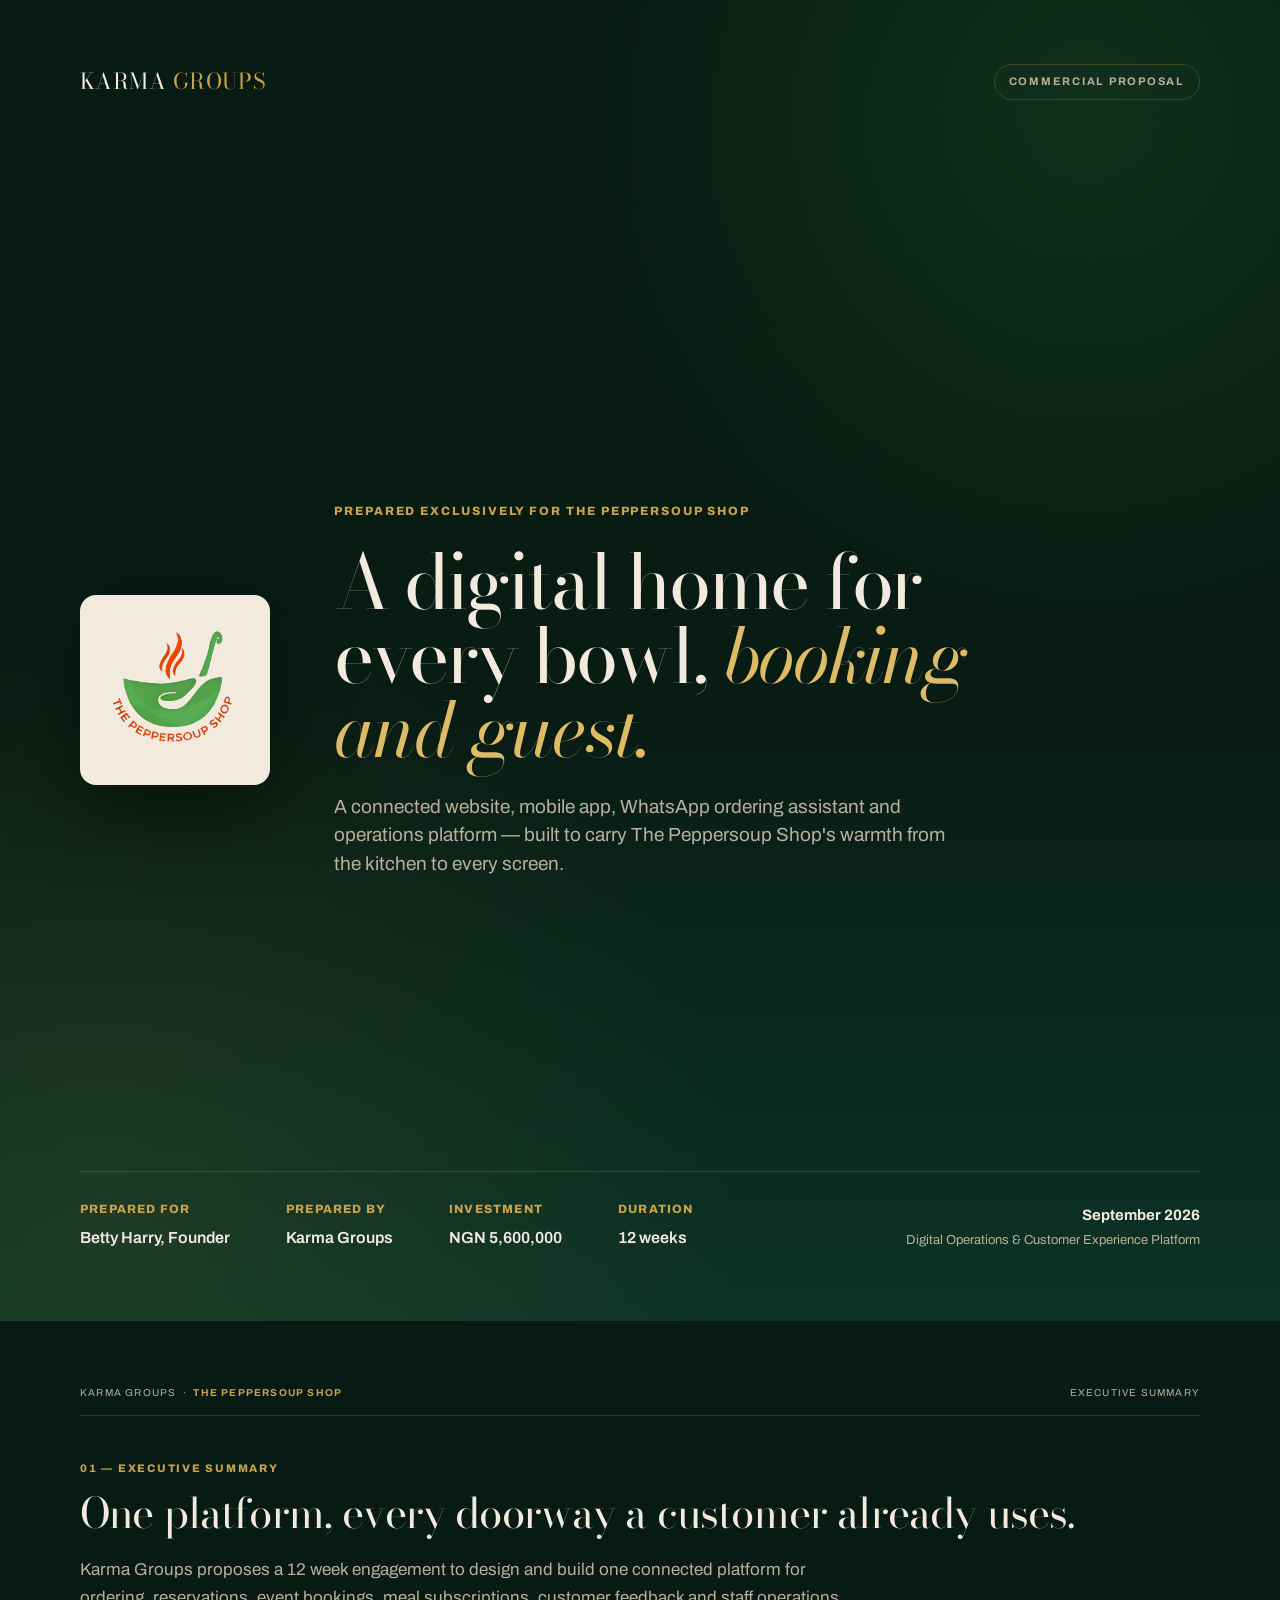
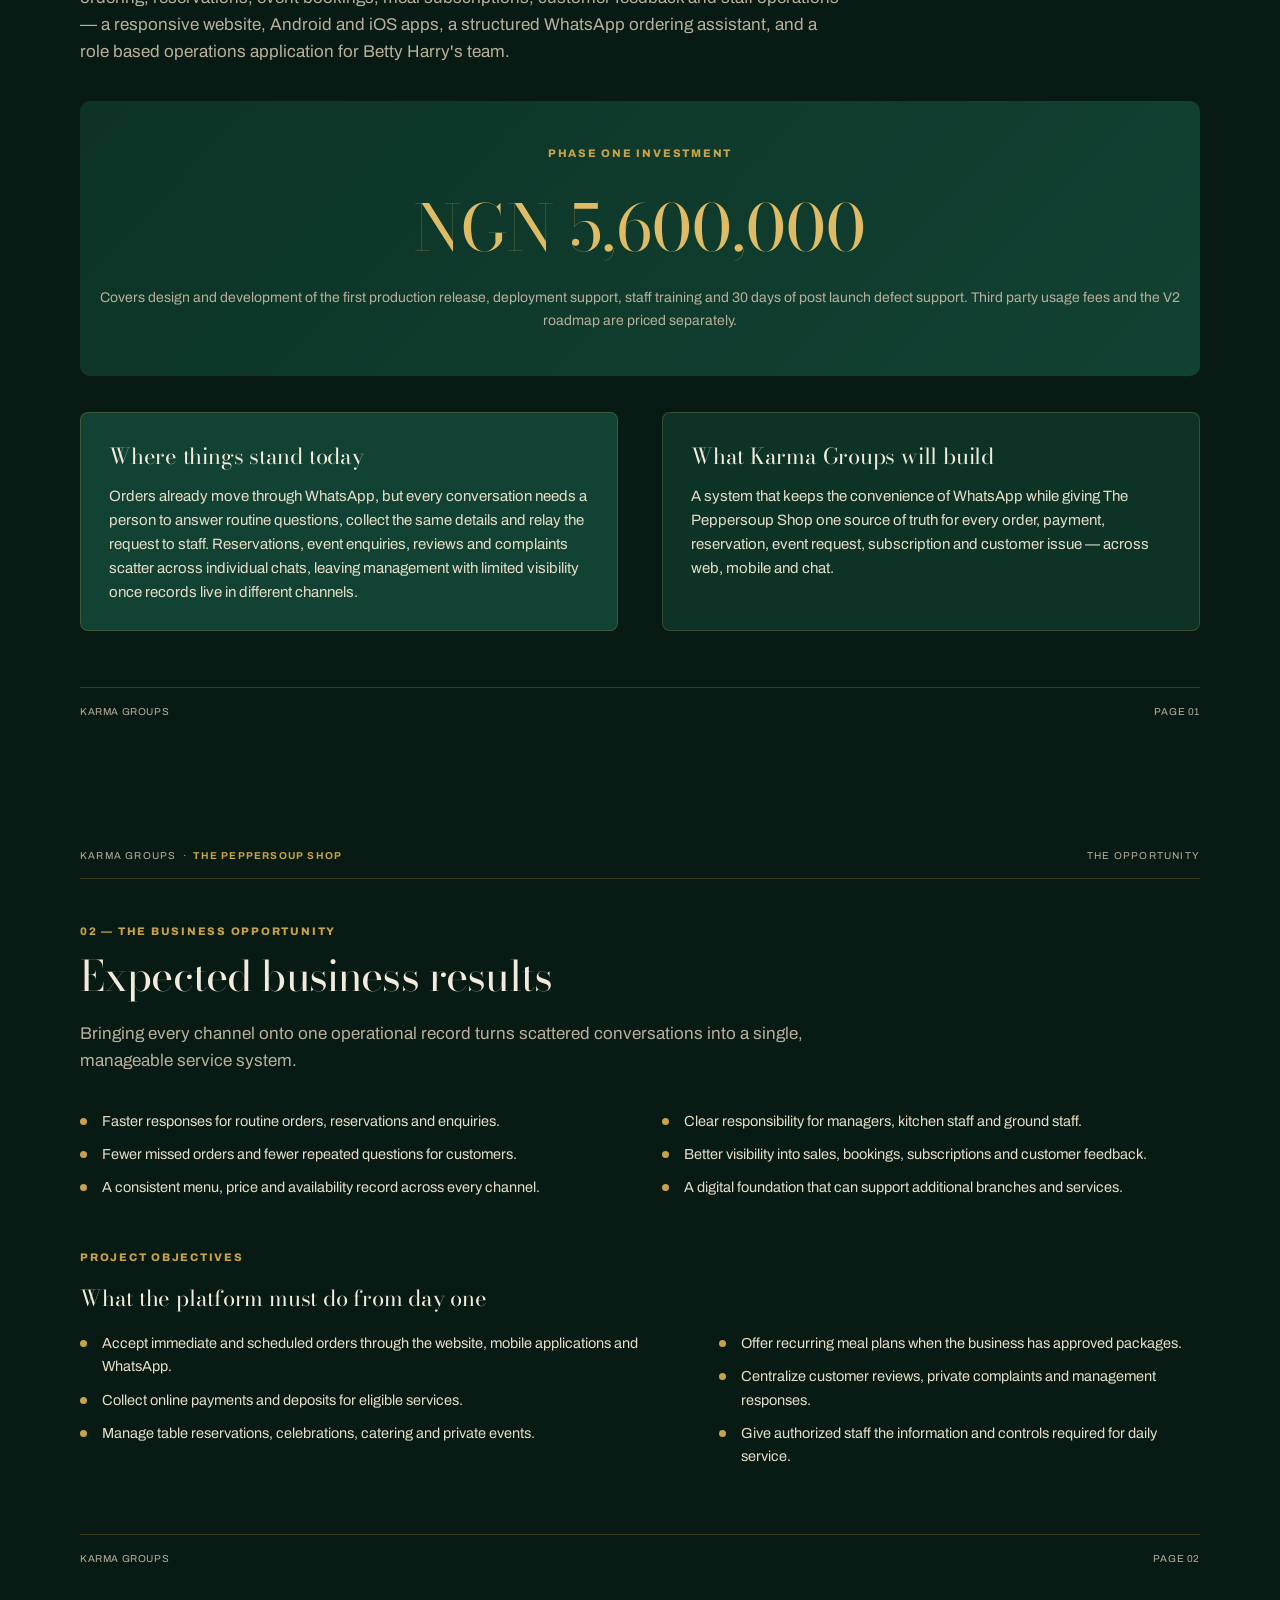
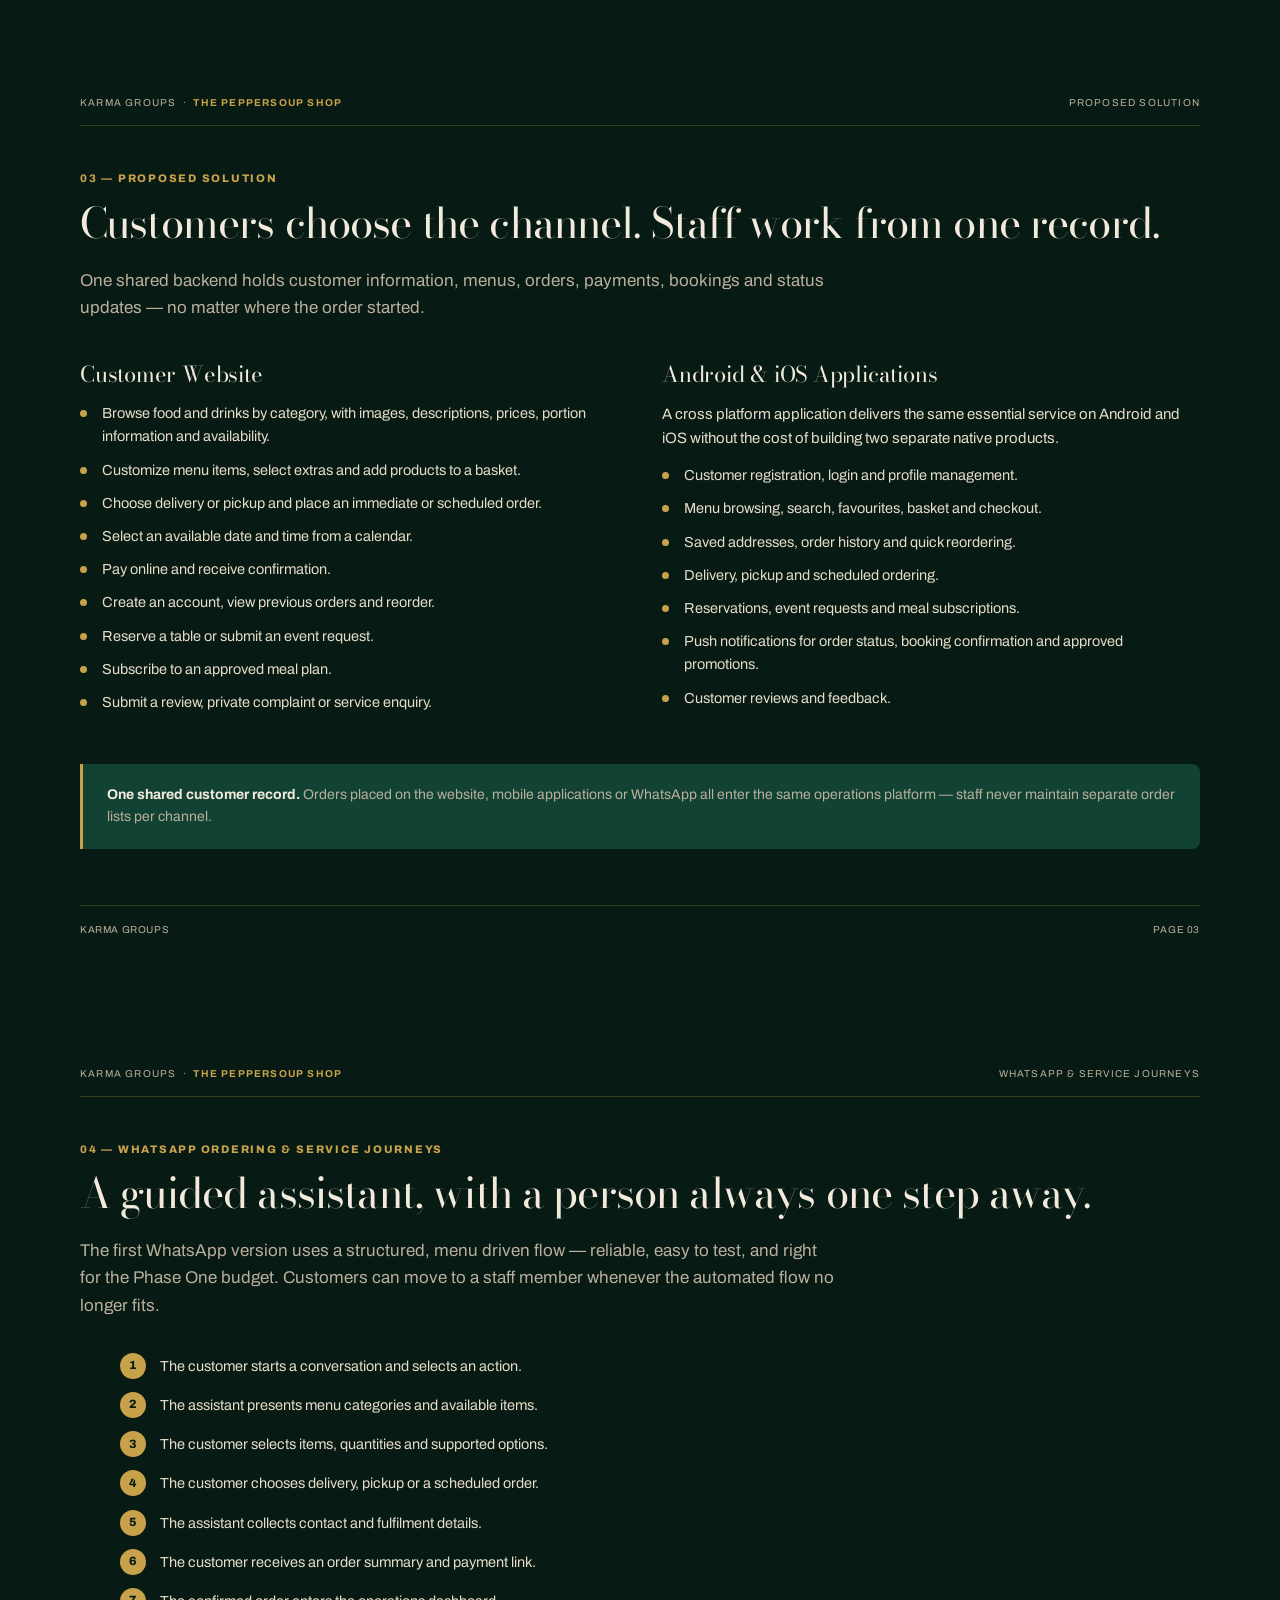
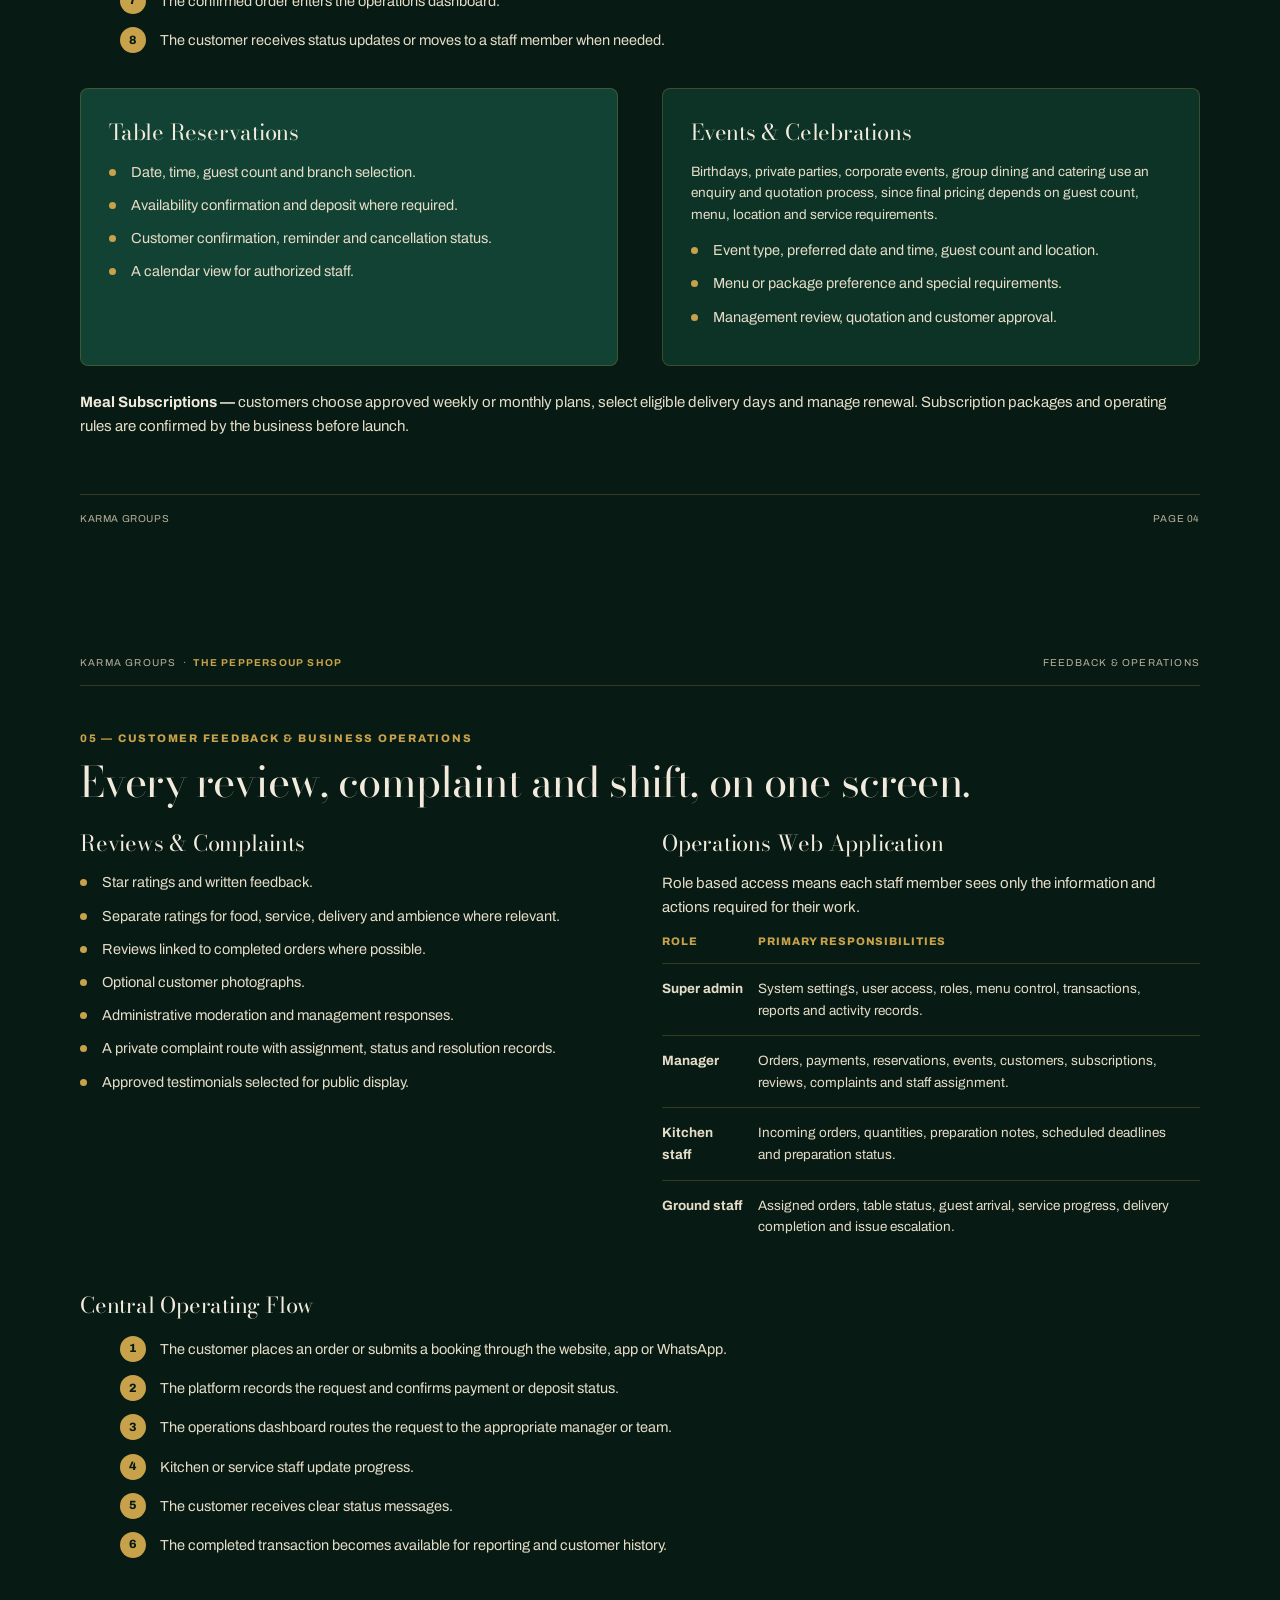
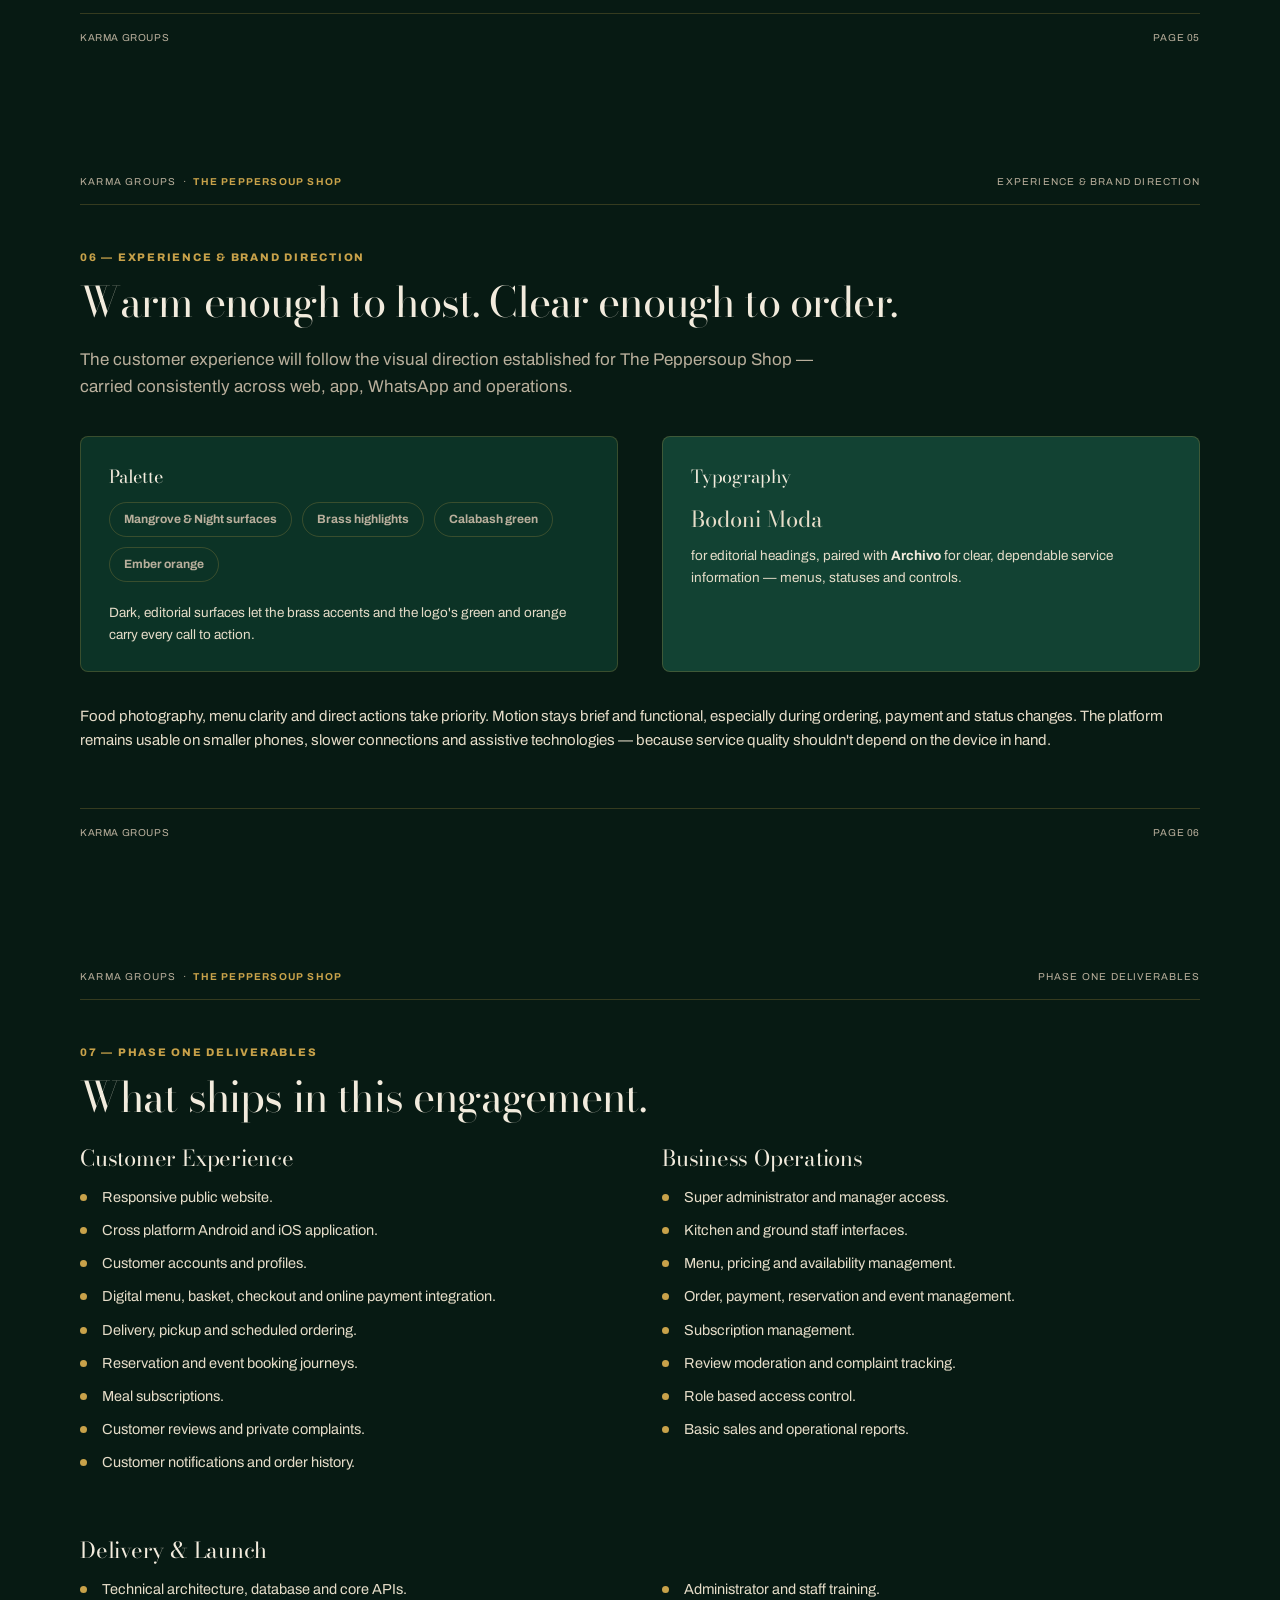
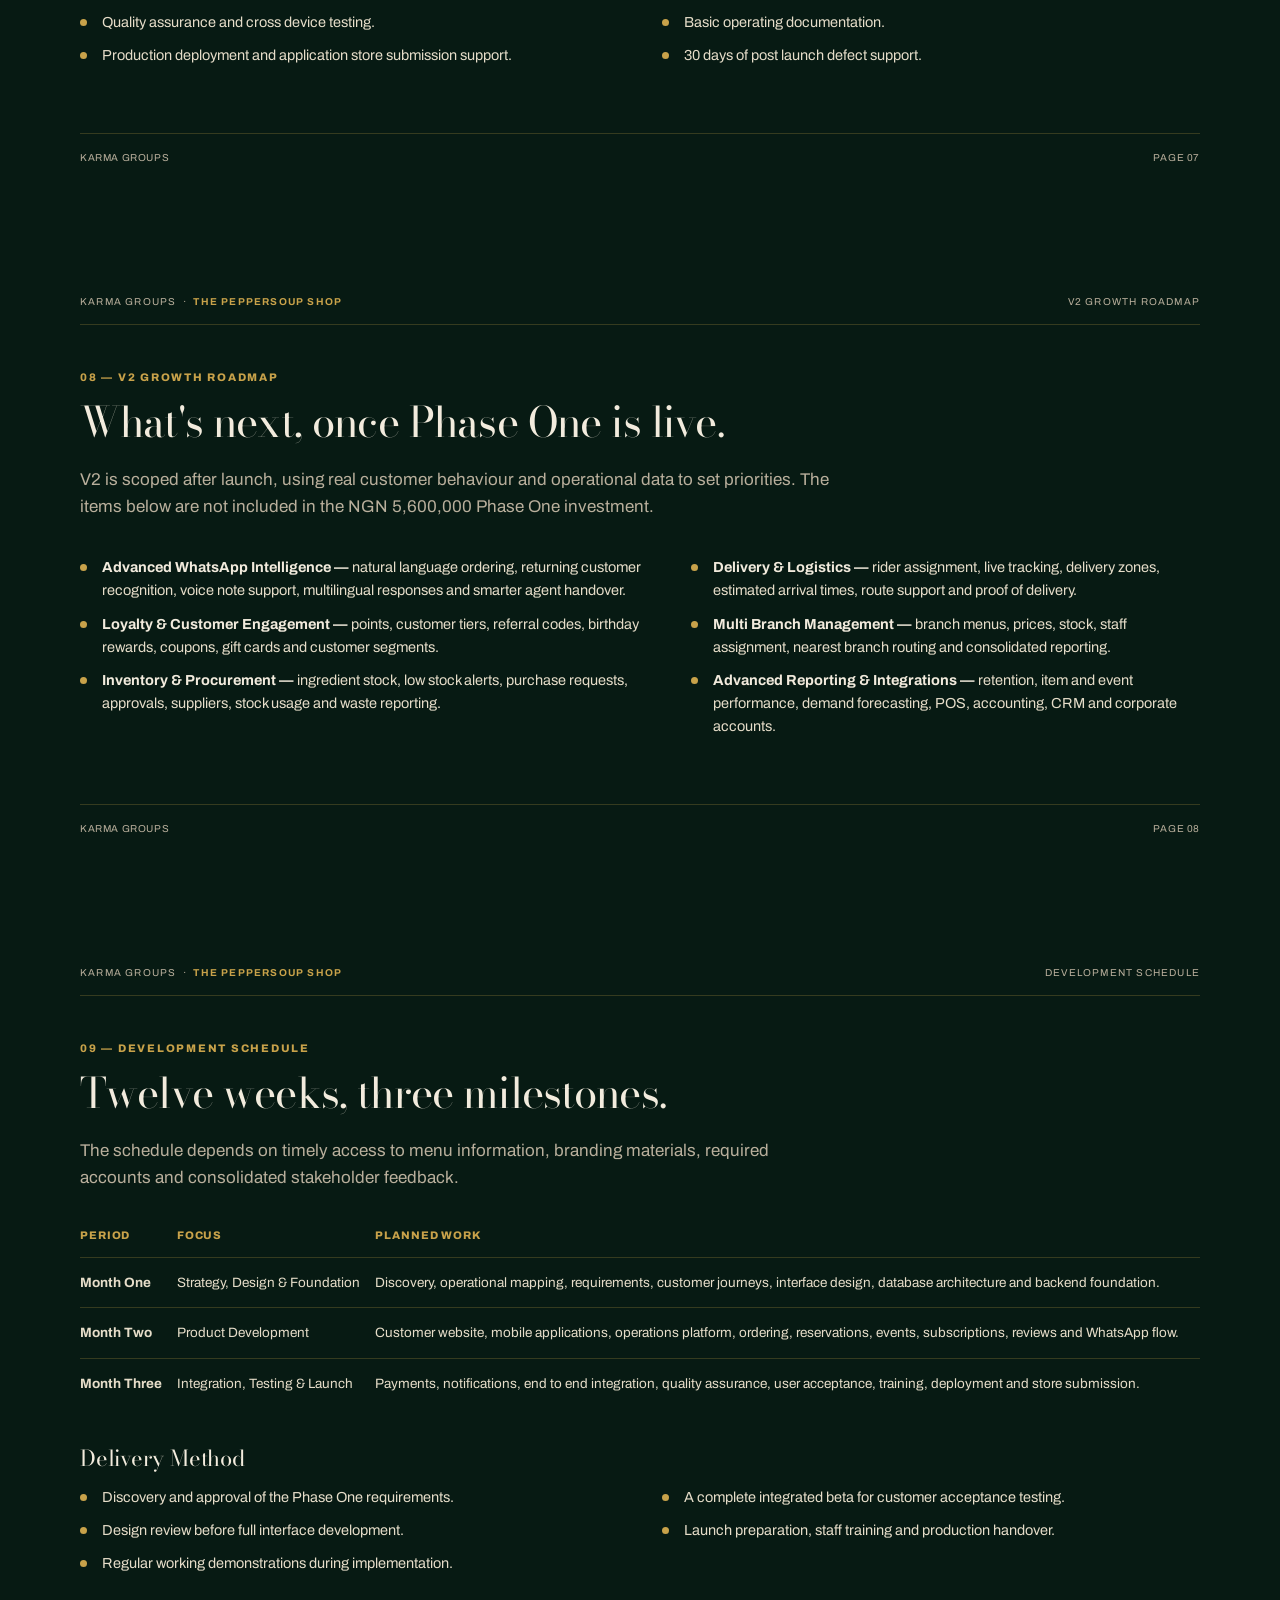
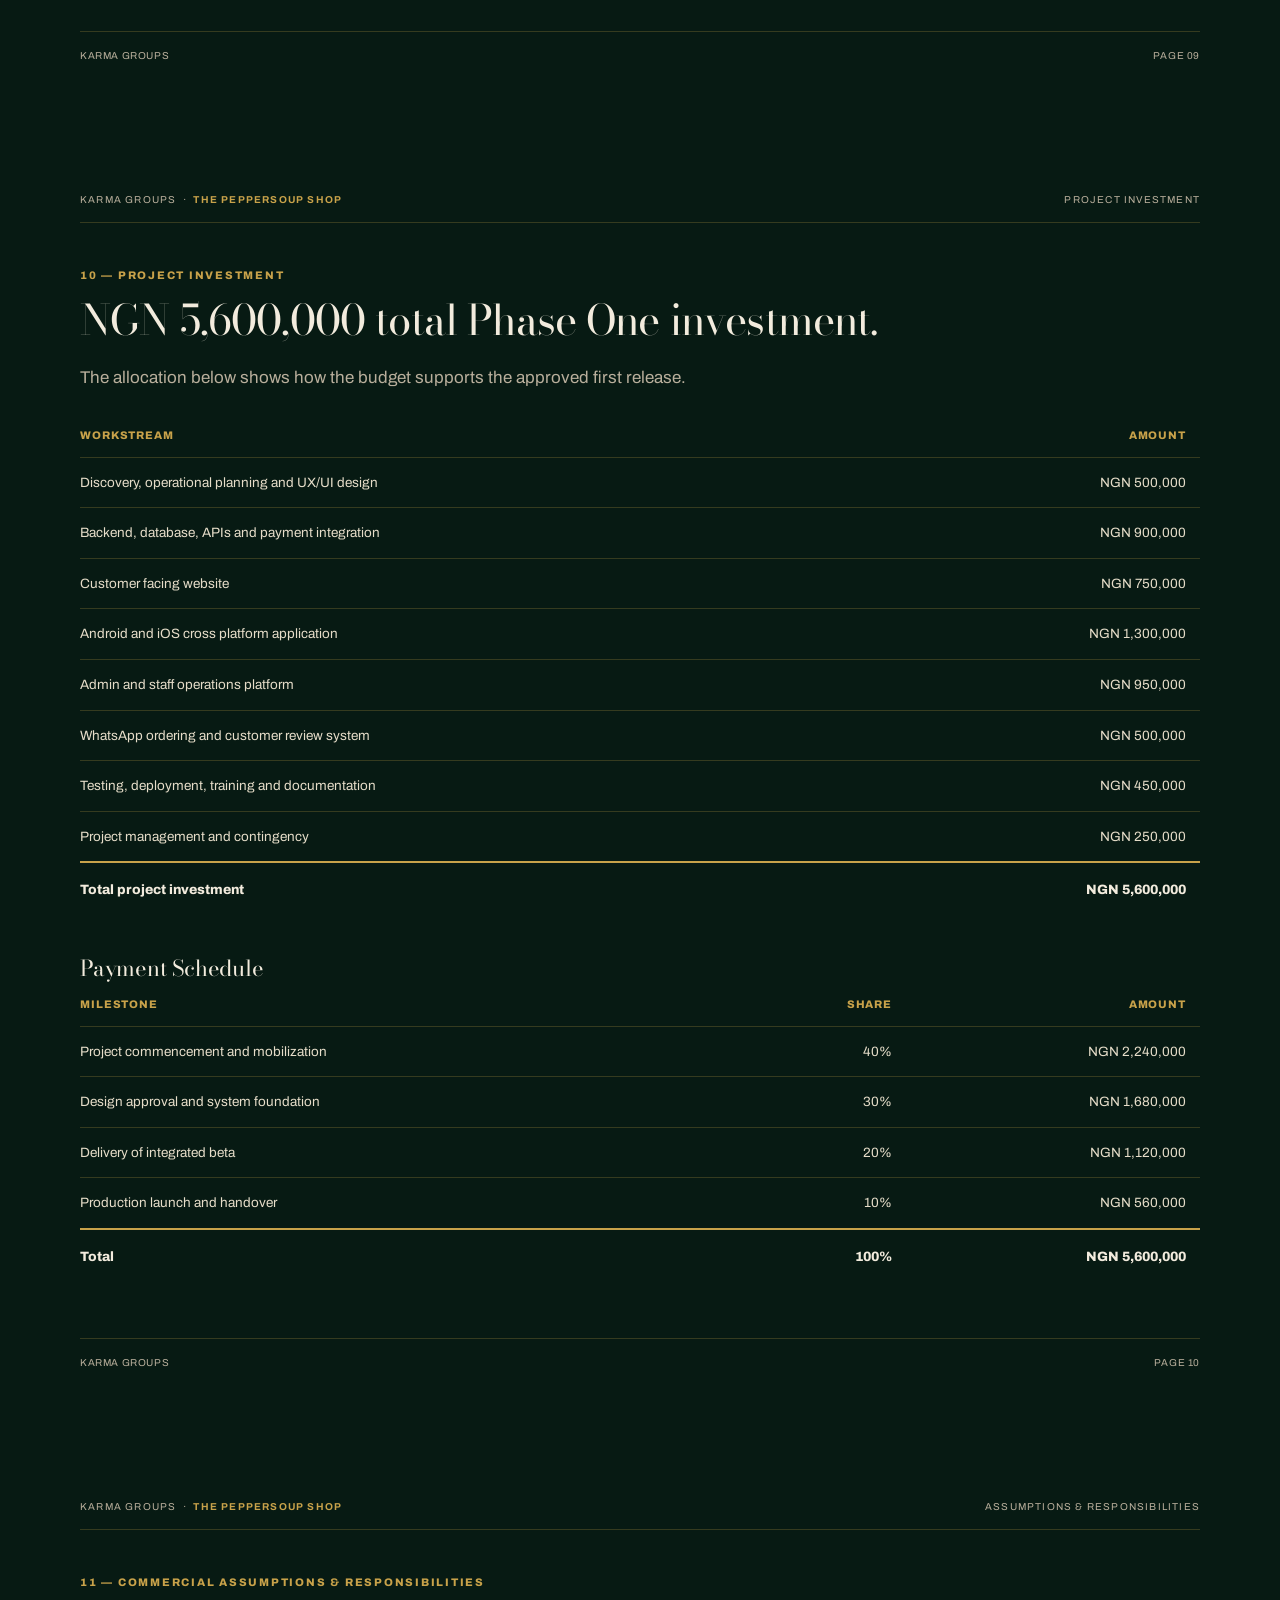
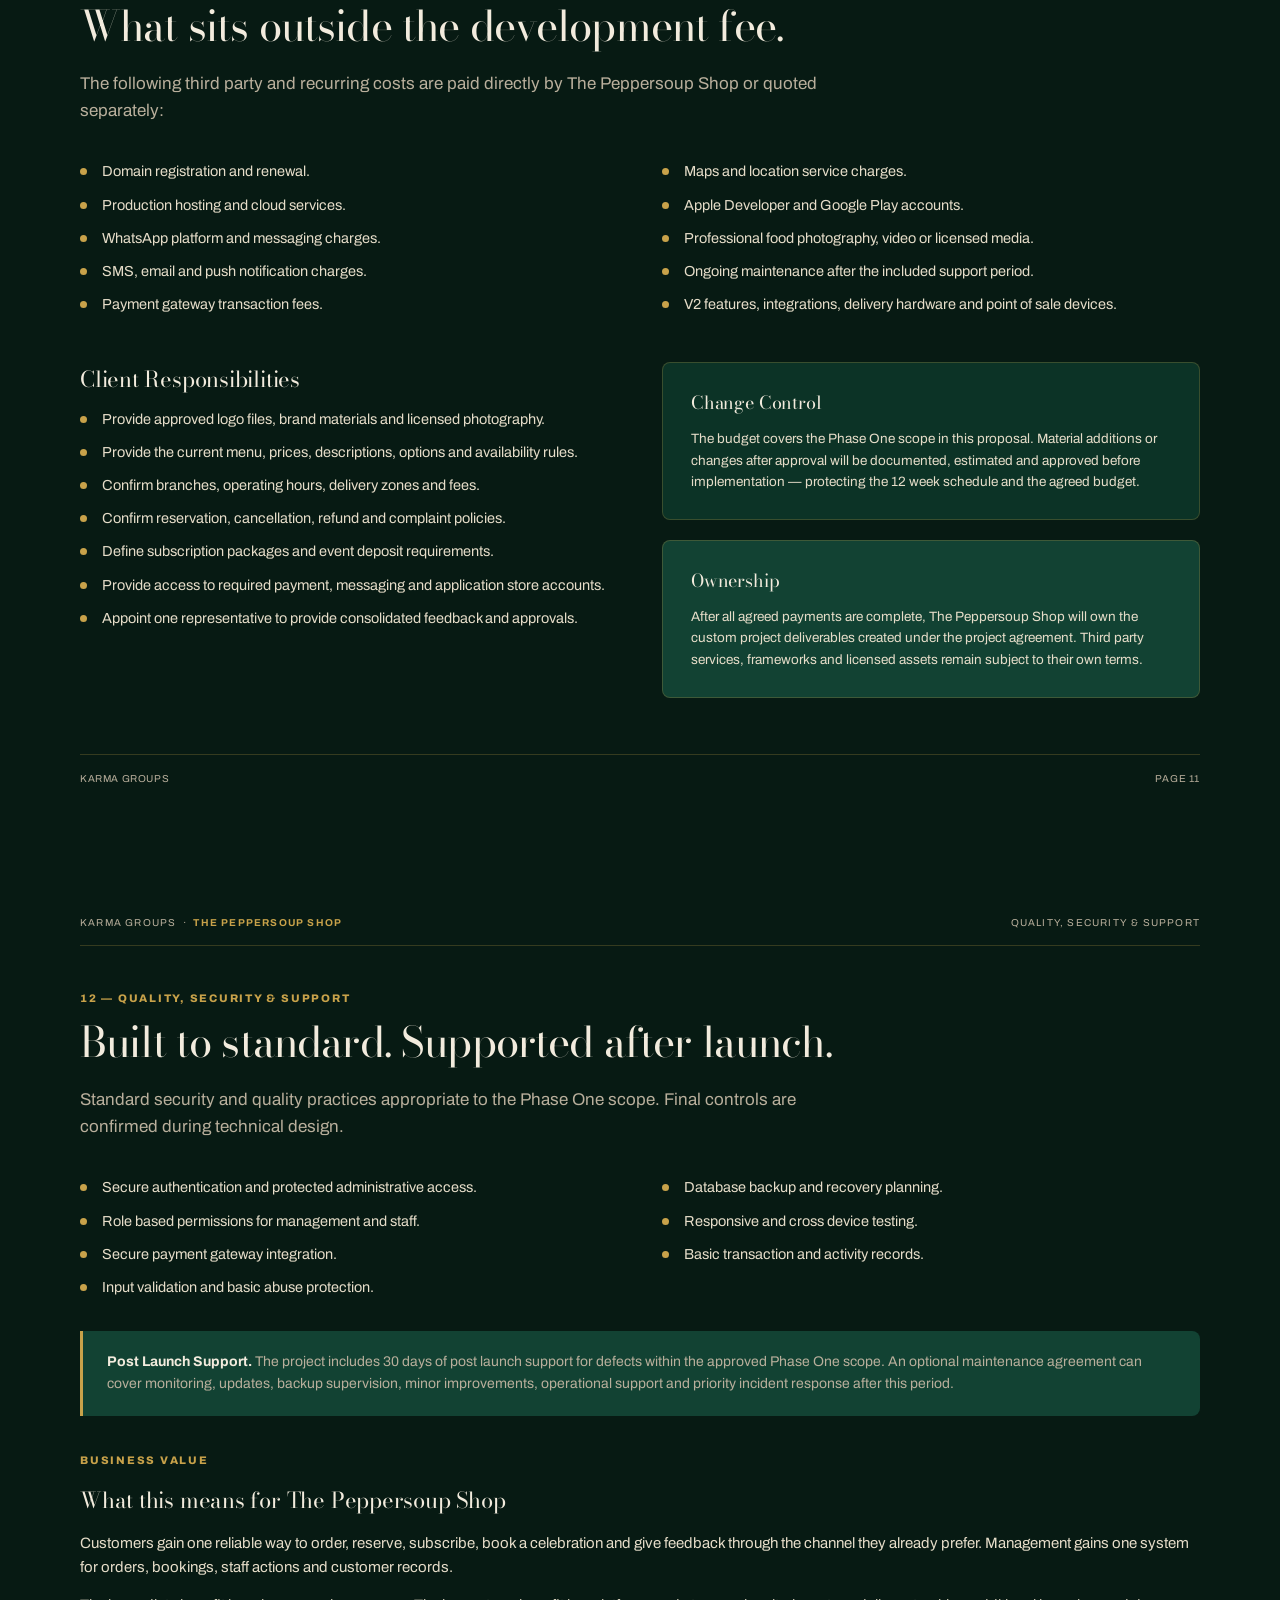
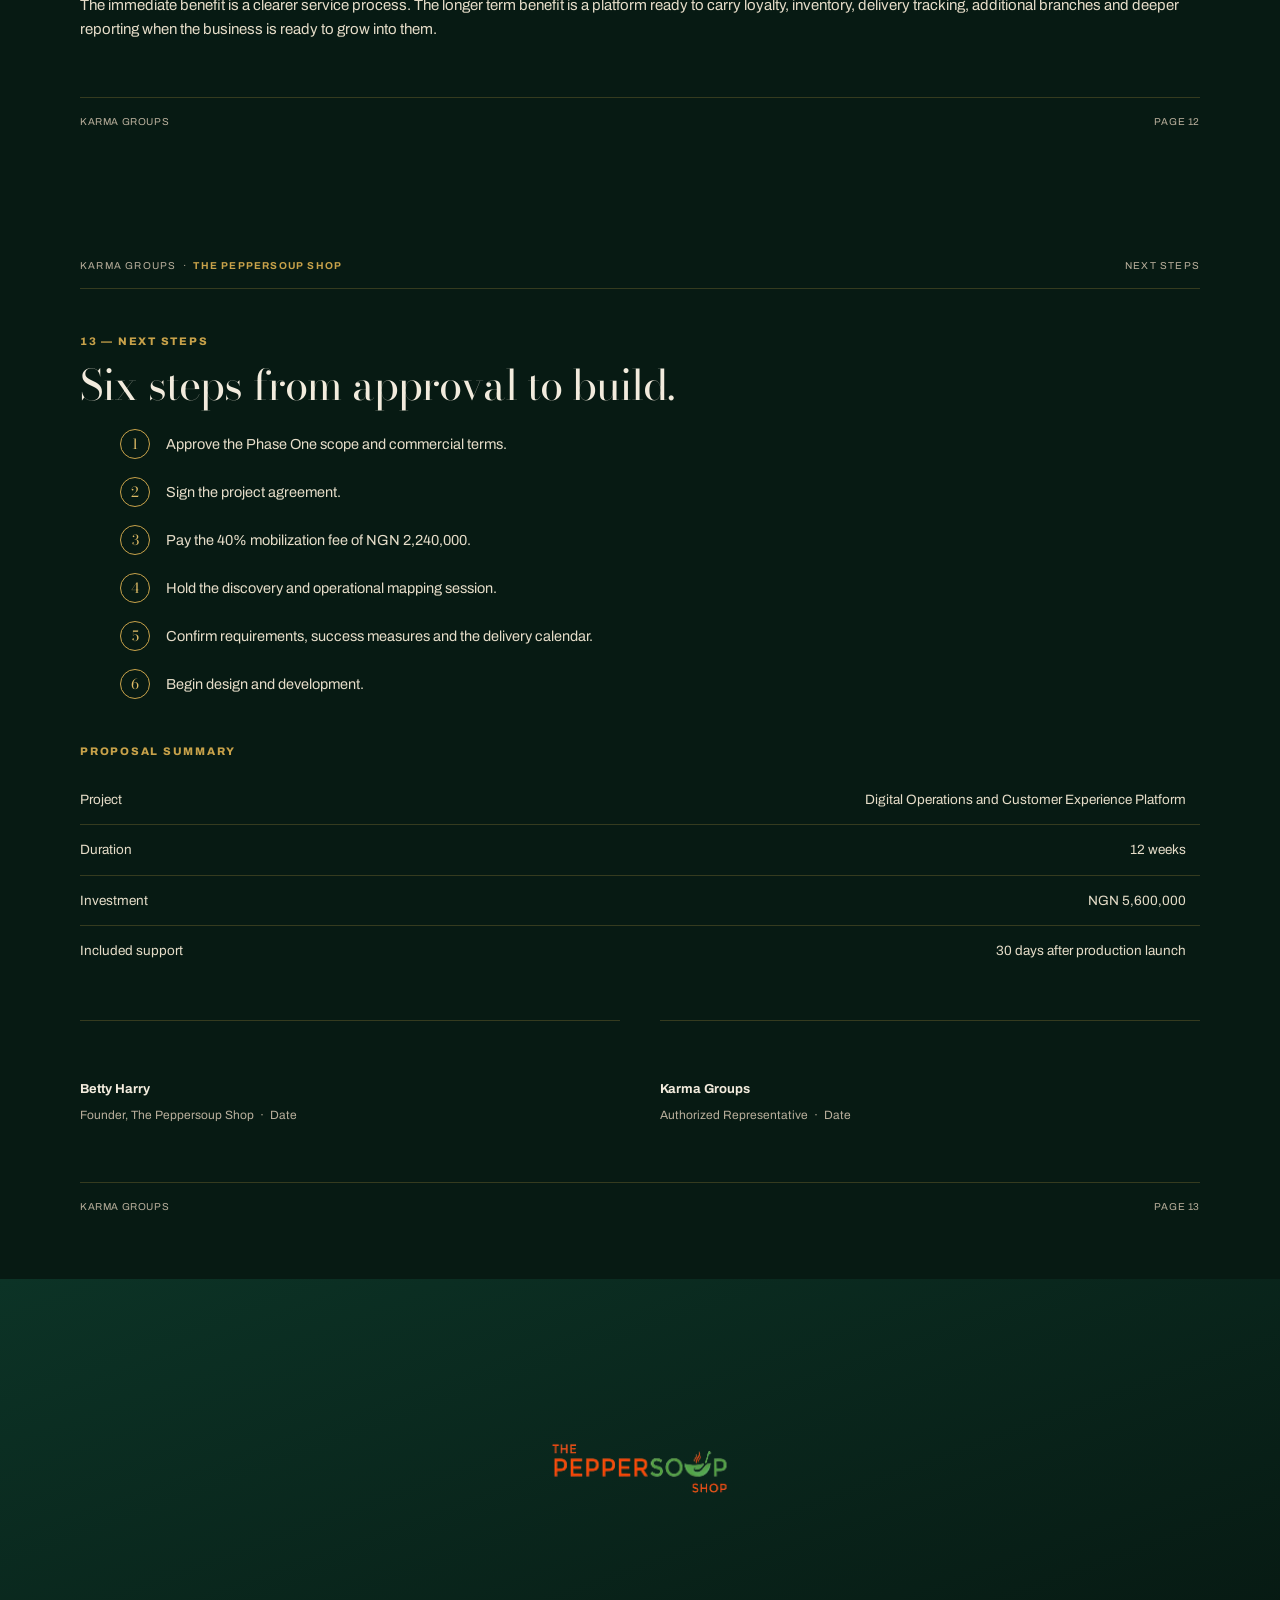
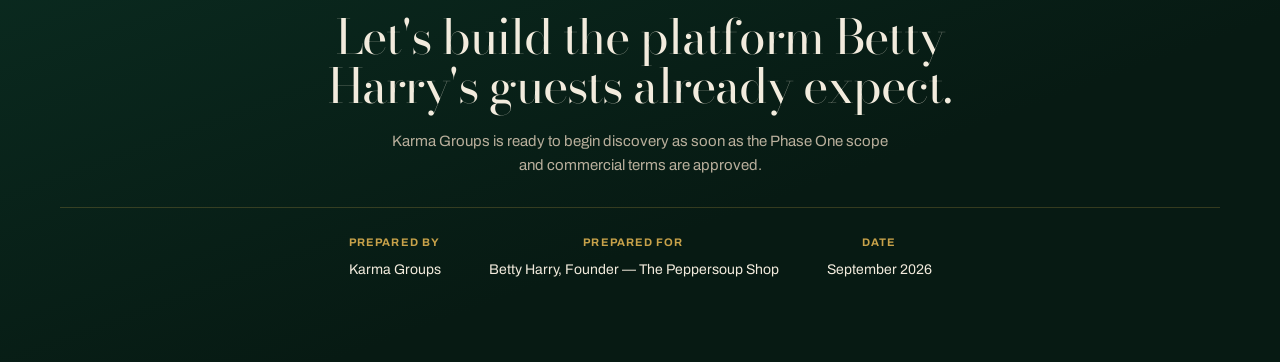
==== Karma-Groups-Proposal-The-Peppersoup-Shop.html @ fa205493 "Add missing vendor scripts, images, and link proposal to navigation" ====
<!doctype html>
<html lang="en">
<head>
<meta charset="utf-8">
<meta name="viewport" content="width=device-width, initial-scale=1">
<title>Karma Groups — Proposal for The Peppersoup Shop</title>
<link rel="preconnect" href="https://fonts.googleapis.com">
<link rel="preconnect" href="https://fonts.gstatic.com" crossorigin>
<link href="https://fonts.googleapis.com/css2?family=Bodoni+Moda:ital,opsz,wght@0,6..96,400;0,6..96,500;0,6..96,700;1,6..96,400&family=Archivo:wght@400;500;600;700;800&display=swap" rel="stylesheet">
<style>
  :root{
    --mangrove:#0c3326;
    --mangrove-lift:#124233;
    --night:#071a13;
    --brass:#c8a24a;
    --brass-bright:#dfbb66;
    --ivory:#f2ebdd;
    --nsuku:#b9af9c;
    --ember:#ee4c1e;
    --calabash:#3fa34d;
    --madras:#9e2b25;
    --rule: rgba(200,162,74,0.24);
    --f-display:"Bodoni Moda", Didot, Georgia, serif;
    --f-body:"Archivo","Helvetica Neue",Arial,sans-serif;
  }
  *{box-sizing:border-box;}
  html,body{margin:0;padding:0;}
  body{
    background:var(--night);
    color:var(--ivory);
    font-family:var(--f-body);
    font-size:15px;
    line-height:1.6;
    -webkit-font-smoothing:antialiased;
  }
  .page{
    width:1000px;
    margin:0 auto;
    padding:0 0 0 0;
  }
  a{color:inherit;}
  img{display:block;max-width:100%;}

  /* ---------- Cover ---------- */
  .cover{
    position:relative;
    height:1321px;
    padding:64px 80px 70px;
    background:
      radial-gradient(circle at 85% 8%, rgba(63,163,77,0.16), transparent 32%),
      radial-gradient(circle at 8% 92%, rgba(200,162,74,0.10), transparent 38%),
      linear-gradient(180deg, var(--night) 0%, #081c14 55%, var(--mangrove) 100%);
    display:flex;
    flex-direction:column;
    justify-content:space-between;
    page-break-after:always;
    break-after:page;
  }
  .cover-top{
    display:flex;
    align-items:center;
    justify-content:space-between;
  }
  .karma-lockup{
    font-family:var(--f-display);
    font-size:22px;
    letter-spacing:0.02em;
    color:var(--ivory);
  }
  .karma-lockup span{color:var(--brass);}
  .cover-tag{
    font-size:11px;
    font-weight:700;
    letter-spacing:0.16em;
    text-transform:uppercase;
    color:var(--nsuku);
    border:1px solid var(--rule);
    padding:8px 14px;
    border-radius:99px;
  }
  .cover-mid{
    margin-top:110px;
    display:flex;
    align-items:center;
    gap:64px;
  }
  .cover-mark{
    width:190px;
    height:190px;
    background:var(--ivory);
    border-radius:16px;
    display:flex;
    align-items:center;
    justify-content:center;
    box-shadow:0 30px 80px rgba(0,0,0,0.45);
    flex-shrink:0;
  }
  .cover-mark img{width:140px;height:140px;object-fit:contain;}
  .cover-eyebrow{
    color:var(--brass);
    font-size:12px;
    font-weight:800;
    letter-spacing:0.16em;
    text-transform:uppercase;
    margin-bottom:22px;
  }
  h1.cover-title{
    font-family:var(--f-display);
    font-weight:400;
    font-size:76px;
    line-height:0.98;
    letter-spacing:-0.03em;
    margin:0 0 26px;
    max-width:760px;
  }
  .cover-title em{font-style:italic;color:var(--brass-bright);}
  .cover-sub{
    font-size:19px;
    color:var(--nsuku);
    max-width:620px;
    line-height:1.5;
    margin:0;
  }
  .cover-bottom{
    display:flex;
    justify-content:space-between;
    align-items:flex-end;
    border-top:1px solid var(--rule);
    padding-top:28px;
  }
  .cover-meta-grid{
    display:flex;
    gap:56px;
  }
  .cover-meta-grid div strong{
    display:block;
    font-size:12px;
    letter-spacing:0.1em;
    text-transform:uppercase;
    color:var(--brass);
    margin-bottom:6px;
    font-weight:800;
    white-space:nowrap;
  }
  .cover-meta-grid div span{
    font-size:16px;
    color:var(--ivory);
    font-weight:600;
  }
  .cover-prepared{
    text-align:right;
    font-size:13px;
    color:var(--nsuku);
  }
  .cover-prepared strong{color:var(--ivory);display:block;font-size:15px;margin-bottom:3px;}

  /* ---------- Body sections ---------- */
  .sheet{
    background:var(--night);
    padding:64px 80px;
    page-break-after:always;
    break-after:page;
  }
  .sheet:last-of-type{page-break-after:auto;}
  .running-head{
    display:flex;
    justify-content:space-between;
    font-size:10px;
    letter-spacing:0.12em;
    text-transform:uppercase;
    color:var(--nsuku);
    border-bottom:1px solid var(--rule);
    padding-bottom:14px;
    margin-bottom:44px;
  }
  .running-head span strong{color:var(--brass);}

  .eyebrow{
    color:var(--brass);
    font-size:11px;
    font-weight:800;
    letter-spacing:0.16em;
    text-transform:uppercase;
    margin-bottom:14px;
  }
  h2{
    font-family:var(--f-display);
    font-weight:400;
    font-size:42px;
    line-height:1.02;
    letter-spacing:-0.02em;
    margin:0 0 22px;
    color:var(--ivory);
  }
  h3{
    font-family:var(--f-display);
    font-weight:400;
    font-size:22px;
    letter-spacing:-0.01em;
    margin:0 0 10px;
    color:var(--ivory);
  }
  p{margin:0 0 14px;color:#e6ddc9;}
  .lede{
    font-size:17px;
    color:var(--nsuku);
    max-width:760px;
    margin-bottom:36px;
  }
  .section-block{margin-bottom:40px;}
  .section-block:last-child{margin-bottom:0;}

  ul.list{margin:0;padding:0;list-style:none;}
  ul.list li{
    position:relative;
    padding-left:22px;
    margin-bottom:10px;
    color:#e6ddc9;
    font-size:14.5px;
  }
  ul.list li::before{
    content:"";
    position:absolute;
    left:0;top:8px;
    width:7px;height:7px;
    border-radius:50%;
    background:var(--brass);
  }
  .two-col{display:flex;gap:44px;}
  .two-col > div{flex:1;}

  .card{
    background:var(--mangrove-lift);
    border:1px solid var(--rule);
    border-radius:8px;
    padding:26px 28px;
  }
  .card.dark{background:var(--mangrove);}

  .stat-row{
    display:flex;
    gap:20px;
    margin:28px 0 8px;
  }
  .stat{
    flex:1;
    border:1px solid var(--rule);
    border-radius:8px;
    padding:22px 20px;
    background:var(--mangrove-lift);
  }
  .stat strong{
    display:block;
    font-family:var(--f-display);
    font-size:30px;
    color:var(--brass-bright);
    margin-bottom:6px;
    font-weight:400;
  }
  .stat span{font-size:12.5px;color:var(--nsuku);}

  table.grid-table{
    width:100%;
    border-collapse:collapse;
    font-size:13.5px;
  }
  table.grid-table th{
    text-align:left;
    font-size:11px;
    letter-spacing:0.08em;
    text-transform:uppercase;
    color:var(--brass);
    font-weight:800;
    padding:0 14px 12px 0;
    border-bottom:1px solid var(--rule);
  }
  table.grid-table td{
    padding:14px 14px 14px 0;
    border-bottom:1px solid var(--rule);
    color:#e6ddc9;
    vertical-align:top;
  }
  table.grid-table tr:last-child td{border-bottom:none;}
  table.grid-table td.num, table.grid-table th.num{text-align:right;white-space:nowrap;}
  table.grid-table tr.total td{
    font-weight:800;
    color:var(--ivory);
    border-top:2px solid var(--brass);
    border-bottom:none;
    padding-top:16px;
  }

  .journey-steps{counter-reset:step;}
  .journey-steps li{
    position:relative;
    padding-left:40px;
    margin-bottom:16px;
    color:#e6ddc9;
    font-size:14.5px;
    list-style:none;
  }
  .journey-steps li::before{
    counter-increment:step;
    content:counter(step);
    position:absolute;
    left:0;top:-2px;
    width:26px;height:26px;
    border-radius:50%;
    background:var(--brass);
    color:var(--night);
    font-weight:800;
    font-size:12px;
    display:flex;
    align-items:center;
    justify-content:center;
  }

  .pill-row{display:flex;gap:10px;flex-wrap:wrap;margin-bottom:20px;}
  .pill{
    font-size:12px;
    font-weight:700;
    padding:7px 14px;
    border-radius:99px;
    border:1px solid var(--rule);
    color:var(--nsuku);
  }

  .badge-amount{
    display:inline-block;
    font-family:var(--f-display);
    font-size:22px;
    color:var(--brass-bright);
  }

  .callout{
    border-left:3px solid var(--brass);
    background:var(--mangrove-lift);
    padding:20px 24px;
    border-radius:0 8px 8px 0;
    font-size:14px;
    color:var(--nsuku);
  }
  .callout strong{color:var(--ivory);}

  .footer-page{
    display:flex;
    justify-content:space-between;
    margin-top:56px;
    padding-top:16px;
    border-top:1px solid var(--rule);
    font-size:10px;
    color:var(--nsuku);
    letter-spacing:0.06em;
    text-transform:uppercase;
  }

  /* Investment hero band */
  .invest-hero{
    text-align:center;
    padding:44px 20px;
    background:linear-gradient(135deg, var(--mangrove) 0%, var(--mangrove-lift) 100%);
    border-radius:10px;
    margin-bottom:36px;
  }
  .invest-hero .eyebrow{justify-content:center;text-align:center;}
  .invest-hero .amount{
    font-family:var(--f-display);
    font-size:64px;
    color:var(--brass-bright);
    margin:6px 0 8px;
  }
  .invest-hero .sub{color:var(--nsuku);font-size:14px;margin:0;}

  /* signature block */
  .sign-grid{display:flex;gap:40px;margin-top:40px;}
  .sign-block{flex:1;border-top:1px solid var(--rule);padding-top:14px;}
  .sign-block strong{display:block;color:var(--ivory);font-size:13px;margin-bottom:2px;}
  .sign-block span{color:var(--nsuku);font-size:12px;}
  .sign-line{height:44px;}

  .next-steps li{
    display:flex;
    gap:16px;
    align-items:flex-start;
    margin-bottom:18px;
  }
  .next-steps .n{
    flex-shrink:0;
    width:30px;height:30px;
    border-radius:50%;
    border:1px solid var(--brass);
    color:var(--brass-bright);
    display:flex;align-items:center;justify-content:center;
    font-family:var(--f-display);
    font-size:14px;
  }
  .next-steps p{margin:0;color:#e6ddc9;font-size:14.5px;padding-top:4px;}

  .closing{
    text-align:center;
    padding:80px 60px;
  }
  .closing .wordmark{width:220px;margin:0 auto 34px;}
  .closing h2{font-size:48px;max-width:700px;margin:0 auto 18px;}
  .closing p{max-width:520px;margin:0 auto 30px;color:var(--nsuku);}
  .contact-row{
    display:flex;
    justify-content:center;
    gap:48px;
    margin-top:20px;
    padding-top:26px;
    border-top:1px solid var(--rule);
  }
  .contact-row div strong{display:block;color:var(--brass);font-size:11px;letter-spacing:0.1em;text-transform:uppercase;margin-bottom:6px;}
  .contact-row div span{color:var(--ivory);font-size:14px;}
</style>
</head>
<body>

<!-- ============ COVER ============ -->
<div class="cover">
  <div class="cover-top">
    <div class="karma-lockup">KARMA <span>GROUPS</span></div>
    <div class="cover-tag">Commercial Proposal</div>
  </div>

  <div class="cover-mid">
    <div class="cover-mark"><img src="[data-uri]" alt="The Peppersoup Shop"></div>
    <div>
      <div class="cover-eyebrow">Prepared exclusively for The Peppersoup Shop</div>
      <h1 class="cover-title">A digital home for every bowl, <em>booking and guest.</em></h1>
      <p class="cover-sub">A connected website, mobile app, WhatsApp ordering assistant and operations platform — built to carry The Peppersoup Shop's warmth from the kitchen to every screen.</p>
    </div>
  </div>

  <div class="cover-bottom">
    <div class="cover-meta-grid">
      <div><strong>Prepared for</strong><span>Betty Harry, Founder</span></div>
      <div><strong>Prepared by</strong><span>Karma Groups</span></div>
      <div><strong>Investment</strong><span>NGN 5,600,000</span></div>
      <div><strong>Duration</strong><span>12 weeks</span></div>
    </div>
    <div class="cover-prepared">
      <strong>September 2026</strong>
      Digital Operations &amp; Customer Experience Platform
    </div>
  </div>
</div>

<!-- ============ 1. EXECUTIVE SUMMARY ============ -->
<div class="sheet">
  <div class="running-head"><span>Karma Groups &nbsp;&middot;&nbsp; <strong>The Peppersoup Shop</strong></span><span>Executive Summary</span></div>

  <div class="eyebrow">01 — Executive Summary</div>
  <h2>One platform, every doorway a customer already uses.</h2>
  <p class="lede">Karma Groups proposes a 12 week engagement to design and build one connected platform for ordering, reservations, event bookings, meal subscriptions, customer feedback and staff operations — a responsive website, Android and iOS apps, a structured WhatsApp ordering assistant, and a role based operations application for Betty Harry's team.</p>

  <div class="invest-hero">
    <div class="eyebrow">Phase One Investment</div>
    <div class="amount">NGN 5,600,000</div>
    <p class="sub">Covers design and development of the first production release, deployment support, staff training and 30 days of post launch defect support. Third party usage fees and the V2 roadmap are priced separately.</p>
  </div>

  <div class="two-col">
    <div class="card">
      <h3>Where things stand today</h3>
      <p style="margin-bottom:0">Orders already move through WhatsApp, but every conversation needs a person to answer routine questions, collect the same details and relay the request to staff. Reservations, event enquiries, reviews and complaints scatter across individual chats, leaving management with limited visibility once records live in different channels.</p>
    </div>
    <div class="card dark">
      <h3>What Karma Groups will build</h3>
      <p style="margin-bottom:0">A system that keeps the convenience of WhatsApp while giving The Peppersoup Shop one source of truth for every order, payment, reservation, event request, subscription and customer issue — across web, mobile and chat.</p>
    </div>
  </div>

  <div class="footer-page"><span>Karma Groups</span><span>Page 01</span></div>
</div>

<!-- ============ 2. OPPORTUNITY + RESULTS + OBJECTIVES ============ -->
<div class="sheet">
  <div class="running-head"><span>Karma Groups &nbsp;&middot;&nbsp; <strong>The Peppersoup Shop</strong></span><span>The Opportunity</span></div>

  <div class="eyebrow">02 — The Business Opportunity</div>
  <h2>Expected business results</h2>
  <p class="lede">Bringing every channel onto one operational record turns scattered conversations into a single, manageable service system.</p>

  <ul class="list two-col-list" style="columns:2;column-gap:44px;margin-bottom:40px;">
    <li>Faster responses for routine orders, reservations and enquiries.</li>
    <li>Fewer missed orders and fewer repeated questions for customers.</li>
    <li>A consistent menu, price and availability record across every channel.</li>
    <li>Clear responsibility for managers, kitchen staff and ground staff.</li>
    <li>Better visibility into sales, bookings, subscriptions and customer feedback.</li>
    <li>A digital foundation that can support additional branches and services.</li>
  </ul>

  <div class="section-block">
    <div class="eyebrow">Project Objectives</div>
    <h3 style="margin-bottom:16px">What the platform must do from day one</h3>
    <div class="two-col">
      <ul class="list">
        <li>Accept immediate and scheduled orders through the website, mobile applications and WhatsApp.</li>
        <li>Collect online payments and deposits for eligible services.</li>
        <li>Manage table reservations, celebrations, catering and private events.</li>
      </ul>
      <ul class="list">
        <li>Offer recurring meal plans when the business has approved packages.</li>
        <li>Centralize customer reviews, private complaints and management responses.</li>
        <li>Give authorized staff the information and controls required for daily service.</li>
      </ul>
    </div>
  </div>

  <div class="footer-page"><span>Karma Groups</span><span>Page 02</span></div>
</div>

<!-- ============ 3. PROPOSED SOLUTION — WEBSITE + APPS ============ -->
<div class="sheet">
  <div class="running-head"><span>Karma Groups &nbsp;&middot;&nbsp; <strong>The Peppersoup Shop</strong></span><span>Proposed Solution</span></div>

  <div class="eyebrow">03 — Proposed Solution</div>
  <h2>Customers choose the channel. Staff work from one record.</h2>
  <p class="lede">One shared backend holds customer information, menus, orders, payments, bookings and status updates — no matter where the order started.</p>

  <div class="two-col">
    <div class="section-block">
      <h3>Customer Website</h3>
      <ul class="list">
        <li>Browse food and drinks by category, with images, descriptions, prices, portion information and availability.</li>
        <li>Customize menu items, select extras and add products to a basket.</li>
        <li>Choose delivery or pickup and place an immediate or scheduled order.</li>
        <li>Select an available date and time from a calendar.</li>
        <li>Pay online and receive confirmation.</li>
        <li>Create an account, view previous orders and reorder.</li>
        <li>Reserve a table or submit an event request.</li>
        <li>Subscribe to an approved meal plan.</li>
        <li>Submit a review, private complaint or service enquiry.</li>
      </ul>
    </div>
    <div class="section-block">
      <h3>Android &amp; iOS Applications</h3>
      <p>A cross platform application delivers the same essential service on Android and iOS without the cost of building two separate native products.</p>
      <ul class="list">
        <li>Customer registration, login and profile management.</li>
        <li>Menu browsing, search, favourites, basket and checkout.</li>
        <li>Saved addresses, order history and quick reordering.</li>
        <li>Delivery, pickup and scheduled ordering.</li>
        <li>Reservations, event requests and meal subscriptions.</li>
        <li>Push notifications for order status, booking confirmation and approved promotions.</li>
        <li>Customer reviews and feedback.</li>
      </ul>
    </div>
  </div>

  <div class="callout"><strong>One shared customer record.</strong> Orders placed on the website, mobile applications or WhatsApp all enter the same operations platform — staff never maintain separate order lists per channel.</div>

  <div class="footer-page"><span>Karma Groups</span><span>Page 03</span></div>
</div>

<!-- ============ 4. WHATSAPP JOURNEYS ============ -->
<div class="sheet">
  <div class="running-head"><span>Karma Groups &nbsp;&middot;&nbsp; <strong>The Peppersoup Shop</strong></span><span>WhatsApp &amp; Service Journeys</span></div>

  <div class="eyebrow">04 — WhatsApp Ordering &amp; Service Journeys</div>
  <h2>A guided assistant, with a person always one step away.</h2>
  <p class="lede">The first WhatsApp version uses a structured, menu driven flow — reliable, easy to test, and right for the Phase One budget. Customers can move to a staff member whenever the automated flow no longer fits.</p>

  <ol class="journey-steps list" style="margin-bottom:36px">
    <li>The customer starts a conversation and selects an action.</li>
    <li>The assistant presents menu categories and available items.</li>
    <li>The customer selects items, quantities and supported options.</li>
    <li>The customer chooses delivery, pickup or a scheduled order.</li>
    <li>The assistant collects contact and fulfilment details.</li>
    <li>The customer receives an order summary and payment link.</li>
    <li>The confirmed order enters the operations dashboard.</li>
    <li>The customer receives status updates or moves to a staff member when needed.</li>
  </ol>

  <div class="two-col">
    <div class="card">
      <h3>Table Reservations</h3>
      <ul class="list">
        <li>Date, time, guest count and branch selection.</li>
        <li>Availability confirmation and deposit where required.</li>
        <li>Customer confirmation, reminder and cancellation status.</li>
        <li>A calendar view for authorized staff.</li>
      </ul>
    </div>
    <div class="card dark">
      <h3>Events &amp; Celebrations</h3>
      <p style="font-size:13.5px">Birthdays, private parties, corporate events, group dining and catering use an enquiry and quotation process, since final pricing depends on guest count, menu, location and service requirements.</p>
      <ul class="list">
        <li>Event type, preferred date and time, guest count and location.</li>
        <li>Menu or package preference and special requirements.</li>
        <li>Management review, quotation and customer approval.</li>
      </ul>
    </div>
  </div>

  <p style="margin-top:24px"><strong style="color:var(--ivory)">Meal Subscriptions —</strong> customers choose approved weekly or monthly plans, select eligible delivery days and manage renewal. Subscription packages and operating rules are confirmed by the business before launch.</p>

  <div class="footer-page"><span>Karma Groups</span><span>Page 04</span></div>
</div>

<!-- ============ 5. FEEDBACK + OPERATIONS ============ -->
<div class="sheet">
  <div class="running-head"><span>Karma Groups &nbsp;&middot;&nbsp; <strong>The Peppersoup Shop</strong></span><span>Feedback &amp; Operations</span></div>

  <div class="eyebrow">05 — Customer Feedback &amp; Business Operations</div>
  <h2>Every review, complaint and shift, on one screen.</h2>

  <div class="two-col">
    <div class="section-block">
      <h3>Reviews &amp; Complaints</h3>
      <ul class="list">
        <li>Star ratings and written feedback.</li>
        <li>Separate ratings for food, service, delivery and ambience where relevant.</li>
        <li>Reviews linked to completed orders where possible.</li>
        <li>Optional customer photographs.</li>
        <li>Administrative moderation and management responses.</li>
        <li>A private complaint route with assignment, status and resolution records.</li>
        <li>Approved testimonials selected for public display.</li>
      </ul>
    </div>
    <div class="section-block">
      <h3>Operations Web Application</h3>
      <p>Role based access means each staff member sees only the information and actions required for their work.</p>
      <table class="grid-table">
        <thead><tr><th>Role</th><th>Primary responsibilities</th></tr></thead>
        <tbody>
          <tr><td><strong>Super&nbsp;admin</strong></td><td>System settings, user access, roles, menu control, transactions, reports and activity records.</td></tr>
          <tr><td><strong>Manager</strong></td><td>Orders, payments, reservations, events, customers, subscriptions, reviews, complaints and staff assignment.</td></tr>
          <tr><td><strong>Kitchen staff</strong></td><td>Incoming orders, quantities, preparation notes, scheduled deadlines and preparation status.</td></tr>
          <tr><td><strong>Ground staff</strong></td><td>Assigned orders, table status, guest arrival, service progress, delivery completion and issue escalation.</td></tr>
        </tbody>
      </table>
    </div>
  </div>

  <div class="section-block" style="margin-top:36px">
    <h3>Central Operating Flow</h3>
    <ol class="journey-steps list">
      <li>The customer places an order or submits a booking through the website, app or WhatsApp.</li>
      <li>The platform records the request and confirms payment or deposit status.</li>
      <li>The operations dashboard routes the request to the appropriate manager or team.</li>
      <li>Kitchen or service staff update progress.</li>
      <li>The customer receives clear status messages.</li>
      <li>The completed transaction becomes available for reporting and customer history.</li>
    </ol>
  </div>

  <div class="footer-page"><span>Karma Groups</span><span>Page 05</span></div>
</div>

<!-- ============ 6. BRAND DIRECTION ============ -->
<div class="sheet">
  <div class="running-head"><span>Karma Groups &nbsp;&middot;&nbsp; <strong>The Peppersoup Shop</strong></span><span>Experience &amp; Brand Direction</span></div>

  <div class="eyebrow">06 — Experience &amp; Brand Direction</div>
  <h2>Warm enough to host. Clear enough to order.</h2>
  <p class="lede">The customer experience will follow the visual direction established for The Peppersoup Shop — carried consistently across web, app, WhatsApp and operations.</p>

  <div class="two-col" style="margin-bottom:32px">
    <div class="card dark">
      <h3 style="font-size:18px">Palette</h3>
      <div class="pill-row">
        <span class="pill">Mangrove &amp; Night surfaces</span>
        <span class="pill">Brass highlights</span>
        <span class="pill">Calabash green</span>
        <span class="pill">Ember orange</span>
      </div>
      <p style="margin-bottom:0;font-size:13.5px">Dark, editorial surfaces let the brass accents and the logo's green and orange carry every call to action.</p>
    </div>
    <div class="card">
      <h3 style="font-size:18px">Typography</h3>
      <p style="margin-bottom:8px;font-family:var(--f-display);font-size:22px">Bodoni Moda</p>
      <p style="margin-bottom:0;font-size:13.5px">for editorial headings, paired with <strong style="color:var(--ivory)">Archivo</strong> for clear, dependable service information — menus, statuses and controls.</p>
    </div>
  </div>

  <p>Food photography, menu clarity and direct actions take priority. Motion stays brief and functional, especially during ordering, payment and status changes. The platform remains usable on smaller phones, slower connections and assistive technologies — because service quality shouldn't depend on the device in hand.</p>

  <div class="footer-page"><span>Karma Groups</span><span>Page 06</span></div>
</div>

<!-- ============ 7. PHASE ONE DELIVERABLES ============ -->
<div class="sheet">
  <div class="running-head"><span>Karma Groups &nbsp;&middot;&nbsp; <strong>The Peppersoup Shop</strong></span><span>Phase One Deliverables</span></div>

  <div class="eyebrow">07 — Phase One Deliverables</div>
  <h2>What ships in this engagement.</h2>

  <div class="two-col">
    <div class="section-block">
      <h3>Customer Experience</h3>
      <ul class="list">
        <li>Responsive public website.</li>
        <li>Cross platform Android and iOS application.</li>
        <li>Customer accounts and profiles.</li>
        <li>Digital menu, basket, checkout and online payment integration.</li>
        <li>Delivery, pickup and scheduled ordering.</li>
        <li>Reservation and event booking journeys.</li>
        <li>Meal subscriptions.</li>
        <li>Customer reviews and private complaints.</li>
        <li>Customer notifications and order history.</li>
      </ul>
    </div>
    <div class="section-block">
      <h3>Business Operations</h3>
      <ul class="list">
        <li>Super administrator and manager access.</li>
        <li>Kitchen and ground staff interfaces.</li>
        <li>Menu, pricing and availability management.</li>
        <li>Order, payment, reservation and event management.</li>
        <li>Subscription management.</li>
        <li>Review moderation and complaint tracking.</li>
        <li>Role based access control.</li>
        <li>Basic sales and operational reports.</li>
      </ul>
    </div>
  </div>

  <div class="section-block" style="margin-top:8px">
    <h3>Delivery &amp; Launch</h3>
    <ul class="list" style="columns:2;column-gap:44px">
      <li>Technical architecture, database and core APIs.</li>
      <li>Quality assurance and cross device testing.</li>
      <li>Production deployment and application store submission support.</li>
      <li>Administrator and staff training.</li>
      <li>Basic operating documentation.</li>
      <li>30 days of post launch defect support.</li>
    </ul>
  </div>

  <div class="footer-page"><span>Karma Groups</span><span>Page 07</span></div>
</div>

<!-- ============ 8. V2 ROADMAP ============ -->
<div class="sheet">
  <div class="running-head"><span>Karma Groups &nbsp;&middot;&nbsp; <strong>The Peppersoup Shop</strong></span><span>V2 Growth Roadmap</span></div>

  <div class="eyebrow">08 — V2 Growth Roadmap</div>
  <h2>What's next, once Phase One is live.</h2>
  <p class="lede">V2 is scoped after launch, using real customer behaviour and operational data to set priorities. The items below are not included in the NGN 5,600,000 Phase One investment.</p>

  <div class="two-col">
    <ul class="list">
      <li><strong style="color:var(--ivory)">Advanced WhatsApp Intelligence —</strong> natural language ordering, returning customer recognition, voice note support, multilingual responses and smarter agent handover.</li>
      <li><strong style="color:var(--ivory)">Loyalty &amp; Customer Engagement —</strong> points, customer tiers, referral codes, birthday rewards, coupons, gift cards and customer segments.</li>
      <li><strong style="color:var(--ivory)">Inventory &amp; Procurement —</strong> ingredient stock, low stock alerts, purchase requests, approvals, suppliers, stock usage and waste reporting.</li>
    </ul>
    <ul class="list">
      <li><strong style="color:var(--ivory)">Delivery &amp; Logistics —</strong> rider assignment, live tracking, delivery zones, estimated arrival times, route support and proof of delivery.</li>
      <li><strong style="color:var(--ivory)">Multi Branch Management —</strong> branch menus, prices, stock, staff assignment, nearest branch routing and consolidated reporting.</li>
      <li><strong style="color:var(--ivory)">Advanced Reporting &amp; Integrations —</strong> retention, item and event performance, demand forecasting, POS, accounting, CRM and corporate accounts.</li>
    </ul>
  </div>

  <div class="footer-page"><span>Karma Groups</span><span>Page 08</span></div>
</div>

<!-- ============ 9. SCHEDULE ============ -->
<div class="sheet">
  <div class="running-head"><span>Karma Groups &nbsp;&middot;&nbsp; <strong>The Peppersoup Shop</strong></span><span>Development Schedule</span></div>

  <div class="eyebrow">09 — Development Schedule</div>
  <h2>Twelve weeks, three milestones.</h2>
  <p class="lede">The schedule depends on timely access to menu information, branding materials, required accounts and consolidated stakeholder feedback.</p>

  <table class="grid-table" style="margin-bottom:32px">
    <thead><tr><th>Period</th><th>Focus</th><th>Planned work</th></tr></thead>
    <tbody>
      <tr><td><strong>Month One</strong></td><td>Strategy, Design &amp; Foundation</td><td>Discovery, operational mapping, requirements, customer journeys, interface design, database architecture and backend foundation.</td></tr>
      <tr><td><strong>Month Two</strong></td><td>Product Development</td><td>Customer website, mobile applications, operations platform, ordering, reservations, events, subscriptions, reviews and WhatsApp flow.</td></tr>
      <tr><td><strong>Month Three</strong></td><td>Integration, Testing &amp; Launch</td><td>Payments, notifications, end to end integration, quality assurance, user acceptance, training, deployment and store submission.</td></tr>
    </tbody>
  </table>

  <h3>Delivery Method</h3>
  <ul class="list" style="columns:2;column-gap:44px">
    <li>Discovery and approval of the Phase One requirements.</li>
    <li>Design review before full interface development.</li>
    <li>Regular working demonstrations during implementation.</li>
    <li>A complete integrated beta for customer acceptance testing.</li>
    <li>Launch preparation, staff training and production handover.</li>
  </ul>

  <div class="footer-page"><span>Karma Groups</span><span>Page 09</span></div>
</div>

<!-- ============ 10. INVESTMENT ============ -->
<div class="sheet">
  <div class="running-head"><span>Karma Groups &nbsp;&middot;&nbsp; <strong>The Peppersoup Shop</strong></span><span>Project Investment</span></div>

  <div class="eyebrow">10 — Project Investment</div>
  <h2>NGN 5,600,000 total Phase One investment.</h2>
  <p class="lede">The allocation below shows how the budget supports the approved first release.</p>

  <table class="grid-table" style="margin-bottom:36px">
    <thead><tr><th>Workstream</th><th class="num">Amount</th></tr></thead>
    <tbody>
      <tr><td>Discovery, operational planning and UX/UI design</td><td class="num">NGN 500,000</td></tr>
      <tr><td>Backend, database, APIs and payment integration</td><td class="num">NGN 900,000</td></tr>
      <tr><td>Customer facing website</td><td class="num">NGN 750,000</td></tr>
      <tr><td>Android and iOS cross platform application</td><td class="num">NGN 1,300,000</td></tr>
      <tr><td>Admin and staff operations platform</td><td class="num">NGN 950,000</td></tr>
      <tr><td>WhatsApp ordering and customer review system</td><td class="num">NGN 500,000</td></tr>
      <tr><td>Testing, deployment, training and documentation</td><td class="num">NGN 450,000</td></tr>
      <tr><td>Project management and contingency</td><td class="num">NGN 250,000</td></tr>
      <tr class="total"><td>Total project investment</td><td class="num">NGN 5,600,000</td></tr>
    </tbody>
  </table>

  <h3>Payment Schedule</h3>
  <table class="grid-table">
    <thead><tr><th>Milestone</th><th class="num">Share</th><th class="num">Amount</th></tr></thead>
    <tbody>
      <tr><td>Project commencement and mobilization</td><td class="num">40%</td><td class="num">NGN 2,240,000</td></tr>
      <tr><td>Design approval and system foundation</td><td class="num">30%</td><td class="num">NGN 1,680,000</td></tr>
      <tr><td>Delivery of integrated beta</td><td class="num">20%</td><td class="num">NGN 1,120,000</td></tr>
      <tr><td>Production launch and handover</td><td class="num">10%</td><td class="num">NGN 560,000</td></tr>
      <tr class="total"><td>Total</td><td class="num">100%</td><td class="num">NGN 5,600,000</td></tr>
    </tbody>
  </table>

  <div class="footer-page"><span>Karma Groups</span><span>Page 10</span></div>
</div>

<!-- ============ 11. ASSUMPTIONS & RESPONSIBILITIES ============ -->
<div class="sheet">
  <div class="running-head"><span>Karma Groups &nbsp;&middot;&nbsp; <strong>The Peppersoup Shop</strong></span><span>Assumptions &amp; Responsibilities</span></div>

  <div class="eyebrow">11 — Commercial Assumptions &amp; Responsibilities</div>
  <h2>What sits outside the development fee.</h2>
  <p class="lede">The following third party and recurring costs are paid directly by The Peppersoup Shop or quoted separately:</p>

  <ul class="list" style="columns:2;column-gap:44px;margin-bottom:36px">
    <li>Domain registration and renewal.</li>
    <li>Production hosting and cloud services.</li>
    <li>WhatsApp platform and messaging charges.</li>
    <li>SMS, email and push notification charges.</li>
    <li>Payment gateway transaction fees.</li>
    <li>Maps and location service charges.</li>
    <li>Apple Developer and Google Play accounts.</li>
    <li>Professional food photography, video or licensed media.</li>
    <li>Ongoing maintenance after the included support period.</li>
    <li>V2 features, integrations, delivery hardware and point of sale devices.</li>
  </ul>

  <div class="two-col">
    <div class="section-block">
      <h3>Client Responsibilities</h3>
      <ul class="list">
        <li>Provide approved logo files, brand materials and licensed photography.</li>
        <li>Provide the current menu, prices, descriptions, options and availability rules.</li>
        <li>Confirm branches, operating hours, delivery zones and fees.</li>
        <li>Confirm reservation, cancellation, refund and complaint policies.</li>
        <li>Define subscription packages and event deposit requirements.</li>
        <li>Provide access to required payment, messaging and application store accounts.</li>
        <li>Appoint one representative to provide consolidated feedback and approvals.</li>
      </ul>
    </div>
    <div class="section-block">
      <div class="card dark" style="margin-bottom:20px">
        <h3 style="font-size:18px">Change Control</h3>
        <p style="margin-bottom:0;font-size:13.5px">The budget covers the Phase One scope in this proposal. Material additions or changes after approval will be documented, estimated and approved before implementation — protecting the 12 week schedule and the agreed budget.</p>
      </div>
      <div class="card">
        <h3 style="font-size:18px">Ownership</h3>
        <p style="margin-bottom:0;font-size:13.5px">After all agreed payments are complete, The Peppersoup Shop will own the custom project deliverables created under the project agreement. Third party services, frameworks and licensed assets remain subject to their own terms.</p>
      </div>
    </div>
  </div>

  <div class="footer-page"><span>Karma Groups</span><span>Page 11</span></div>
</div>

<!-- ============ 12. QUALITY, SECURITY, SUPPORT + VALUE ============ -->
<div class="sheet">
  <div class="running-head"><span>Karma Groups &nbsp;&middot;&nbsp; <strong>The Peppersoup Shop</strong></span><span>Quality, Security &amp; Support</span></div>

  <div class="eyebrow">12 — Quality, Security &amp; Support</div>
  <h2>Built to standard. Supported after launch.</h2>
  <p class="lede">Standard security and quality practices appropriate to the Phase One scope. Final controls are confirmed during technical design.</p>

  <ul class="list" style="columns:2;column-gap:44px;margin-bottom:32px">
    <li>Secure authentication and protected administrative access.</li>
    <li>Role based permissions for management and staff.</li>
    <li>Secure payment gateway integration.</li>
    <li>Input validation and basic abuse protection.</li>
    <li>Database backup and recovery planning.</li>
    <li>Responsive and cross device testing.</li>
    <li>Basic transaction and activity records.</li>
  </ul>

  <div class="callout" style="margin-bottom:36px"><strong>Post Launch Support.</strong> The project includes 30 days of post launch support for defects within the approved Phase One scope. An optional maintenance agreement can cover monitoring, updates, backup supervision, minor improvements, operational support and priority incident response after this period.</div>

  <div class="eyebrow">Business Value</div>
  <h3 style="margin-bottom:12px">What this means for The Peppersoup Shop</h3>
  <p>Customers gain one reliable way to order, reserve, subscribe, book a celebration and give feedback through the channel they already prefer. Management gains one system for orders, bookings, staff actions and customer records.</p>
  <p style="margin-bottom:0">The immediate benefit is a clearer service process. The longer term benefit is a platform ready to carry loyalty, inventory, delivery tracking, additional branches and deeper reporting when the business is ready to grow into them.</p>

  <div class="footer-page"><span>Karma Groups</span><span>Page 12</span></div>
</div>

<!-- ============ 13. NEXT STEPS + SIGN OFF ============ -->
<div class="sheet">
  <div class="running-head"><span>Karma Groups &nbsp;&middot;&nbsp; <strong>The Peppersoup Shop</strong></span><span>Next Steps</span></div>

  <div class="eyebrow">13 — Next Steps</div>
  <h2>Six steps from approval to build.</h2>

  <ol class="list next-steps" style="margin-bottom:44px">
    <li><span class="n">1</span><p>Approve the Phase One scope and commercial terms.</p></li>
    <li><span class="n">2</span><p>Sign the project agreement.</p></li>
    <li><span class="n">3</span><p>Pay the 40% mobilization fee of NGN 2,240,000.</p></li>
    <li><span class="n">4</span><p>Hold the discovery and operational mapping session.</p></li>
    <li><span class="n">5</span><p>Confirm requirements, success measures and the delivery calendar.</p></li>
    <li><span class="n">6</span><p>Begin design and development.</p></li>
  </ol>

  <div class="eyebrow">Proposal Summary</div>
  <table class="grid-table" style="margin-bottom:44px">
    <tbody>
      <tr><td>Project</td><td class="num">Digital Operations and Customer Experience Platform</td></tr>
      <tr><td>Duration</td><td class="num">12 weeks</td></tr>
      <tr><td>Investment</td><td class="num">NGN 5,600,000</td></tr>
      <tr><td>Included support</td><td class="num">30 days after production launch</td></tr>
    </tbody>
  </table>

  <div class="sign-grid">
    <div class="sign-block">
      <div class="sign-line"></div>
      <strong>Betty Harry</strong>
      <span>Founder, The Peppersoup Shop &nbsp;&middot;&nbsp; Date</span>
    </div>
    <div class="sign-block">
      <div class="sign-line"></div>
      <strong>Karma Groups</strong>
      <span>Authorized Representative &nbsp;&middot;&nbsp; Date</span>
    </div>
  </div>

  <div class="footer-page"><span>Karma Groups</span><span>Page 13</span></div>
</div>

<!-- ============ CLOSING ============ -->
<div class="sheet closing" style="background:linear-gradient(160deg, var(--mangrove) 0%, var(--night) 70%);">
  <img class="wordmark" src="[data-uri]" alt="The Peppersoup Shop">
  <h2>Let's build the platform Betty Harry's guests already expect.</h2>
  <p>Karma Groups is ready to begin discovery as soon as the Phase One scope and commercial terms are approved.</p>
  <div class="contact-row">
    <div><strong>Prepared by</strong><span>Karma Groups</span></div>
    <div><strong>Prepared for</strong><span>Betty Harry, Founder — The Peppersoup Shop</span></div>
    <div><strong>Date</strong><span>September 2026</span></div>
  </div>
</div>

</body>
</html>
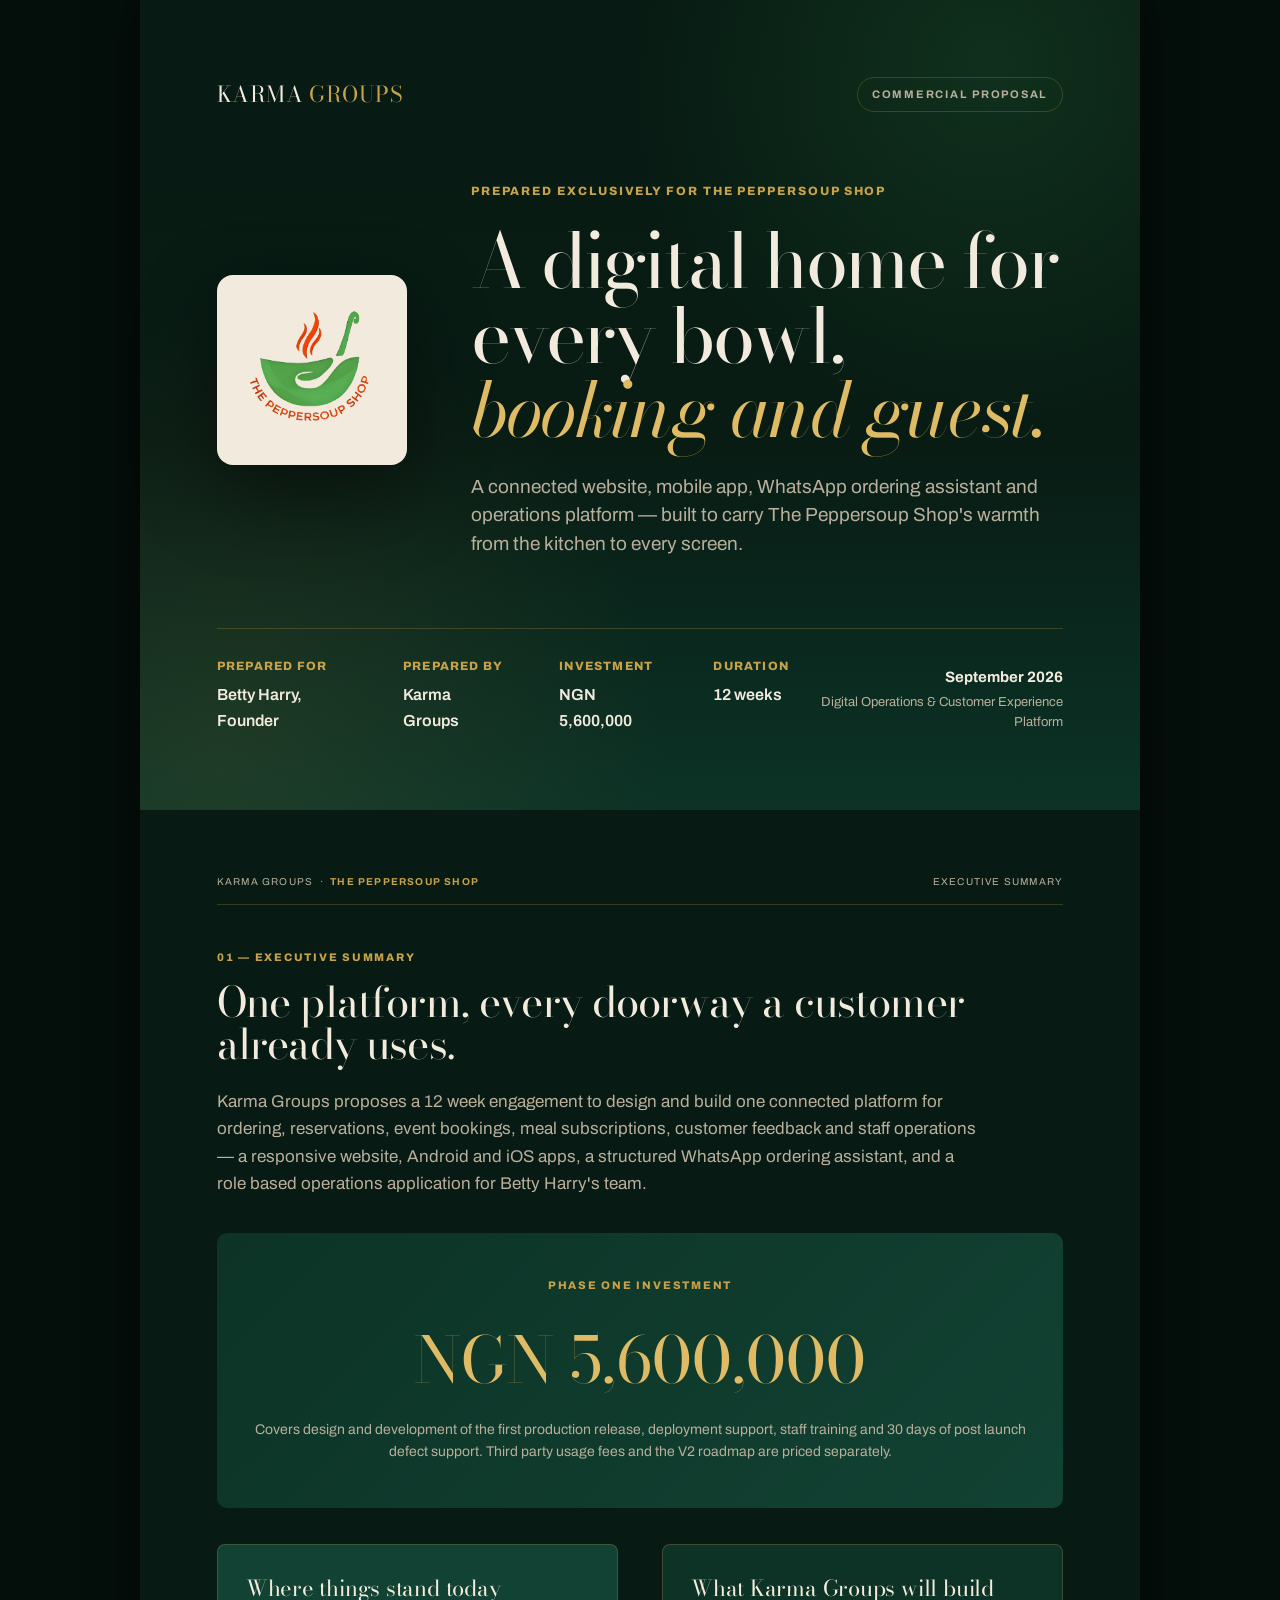
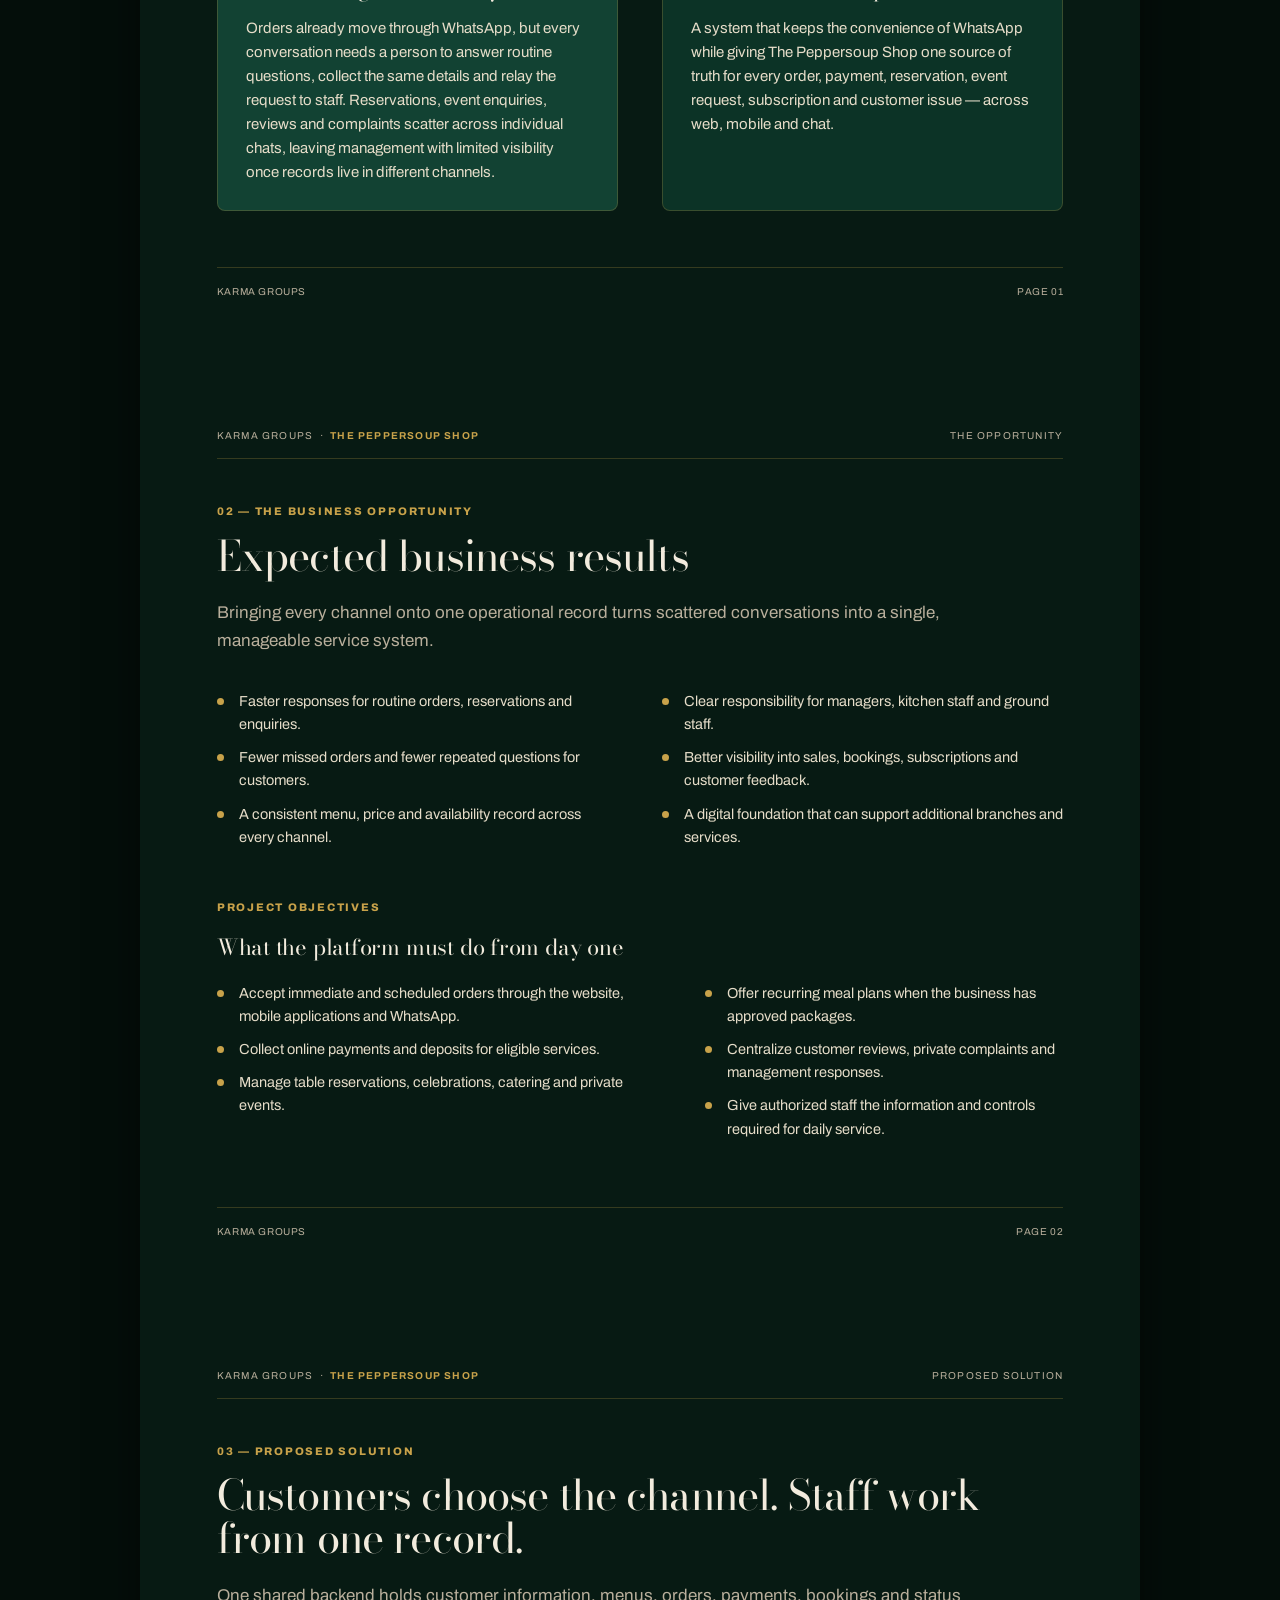
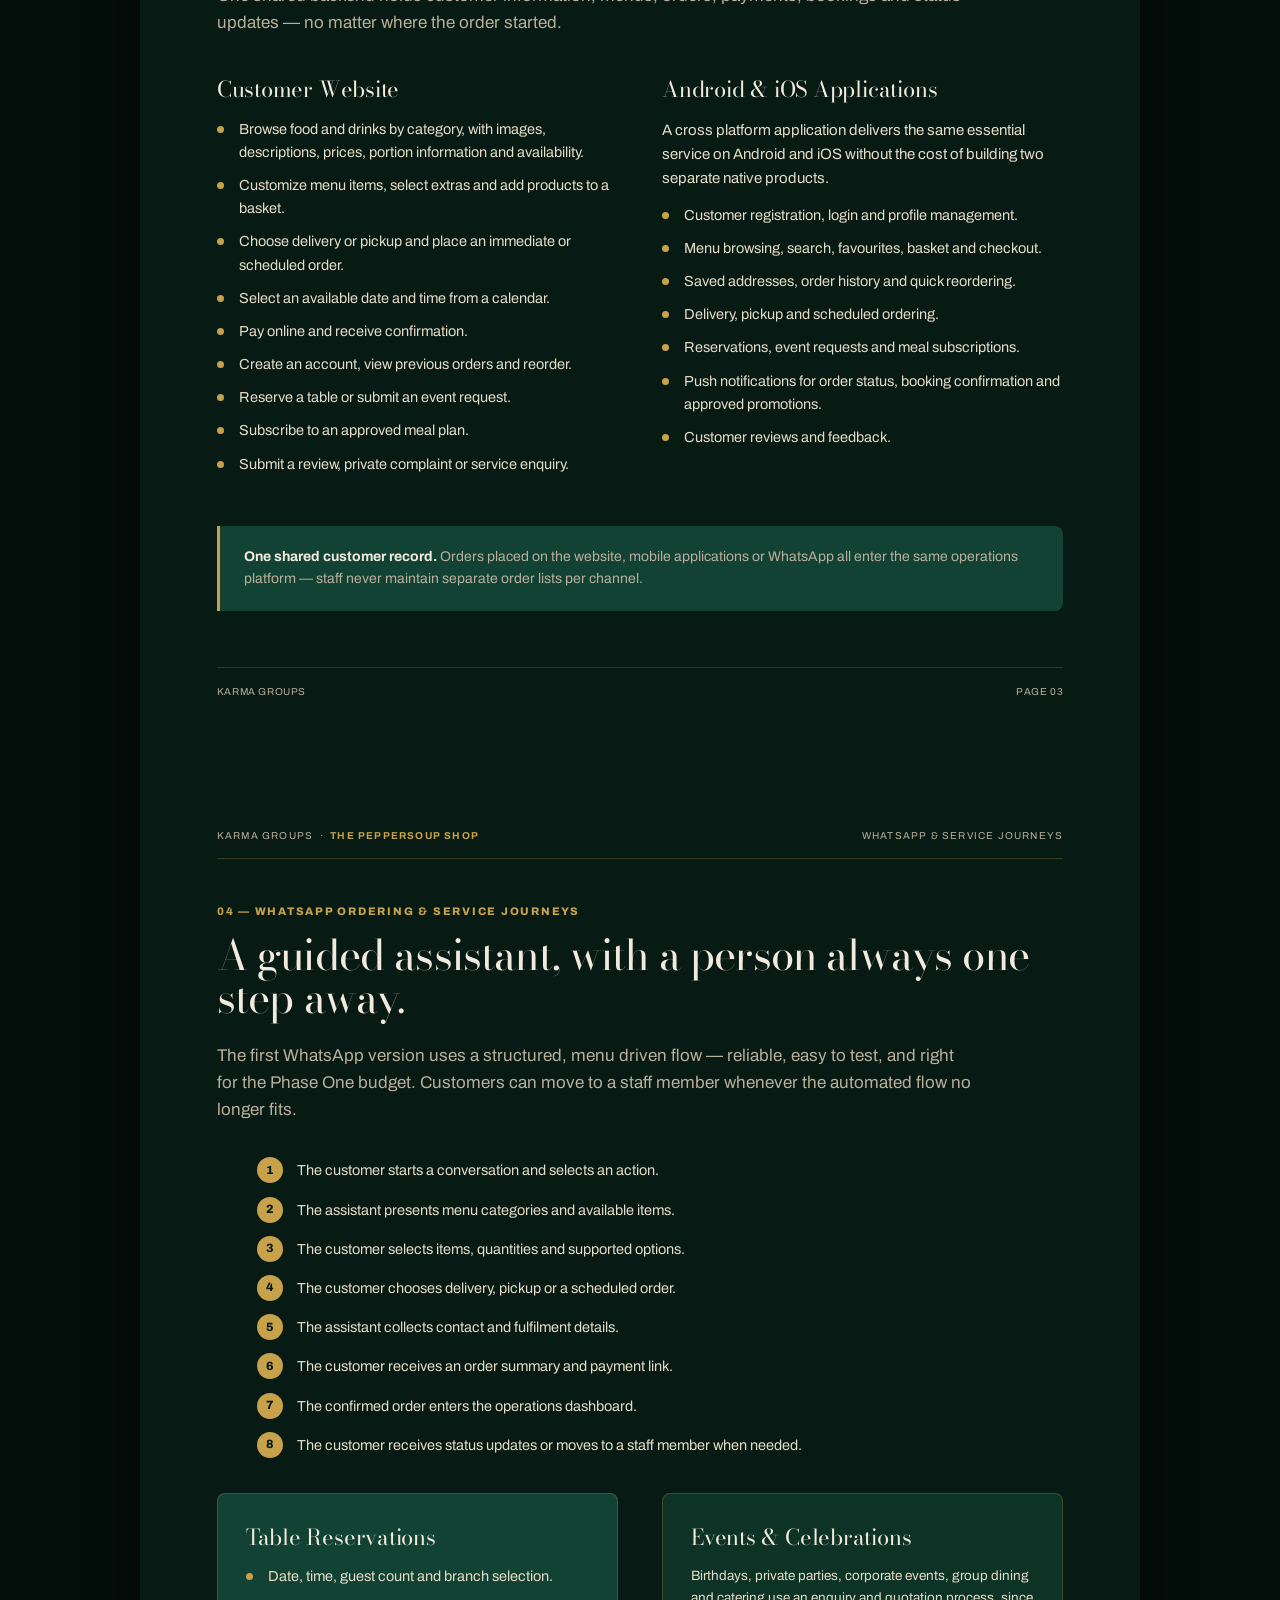
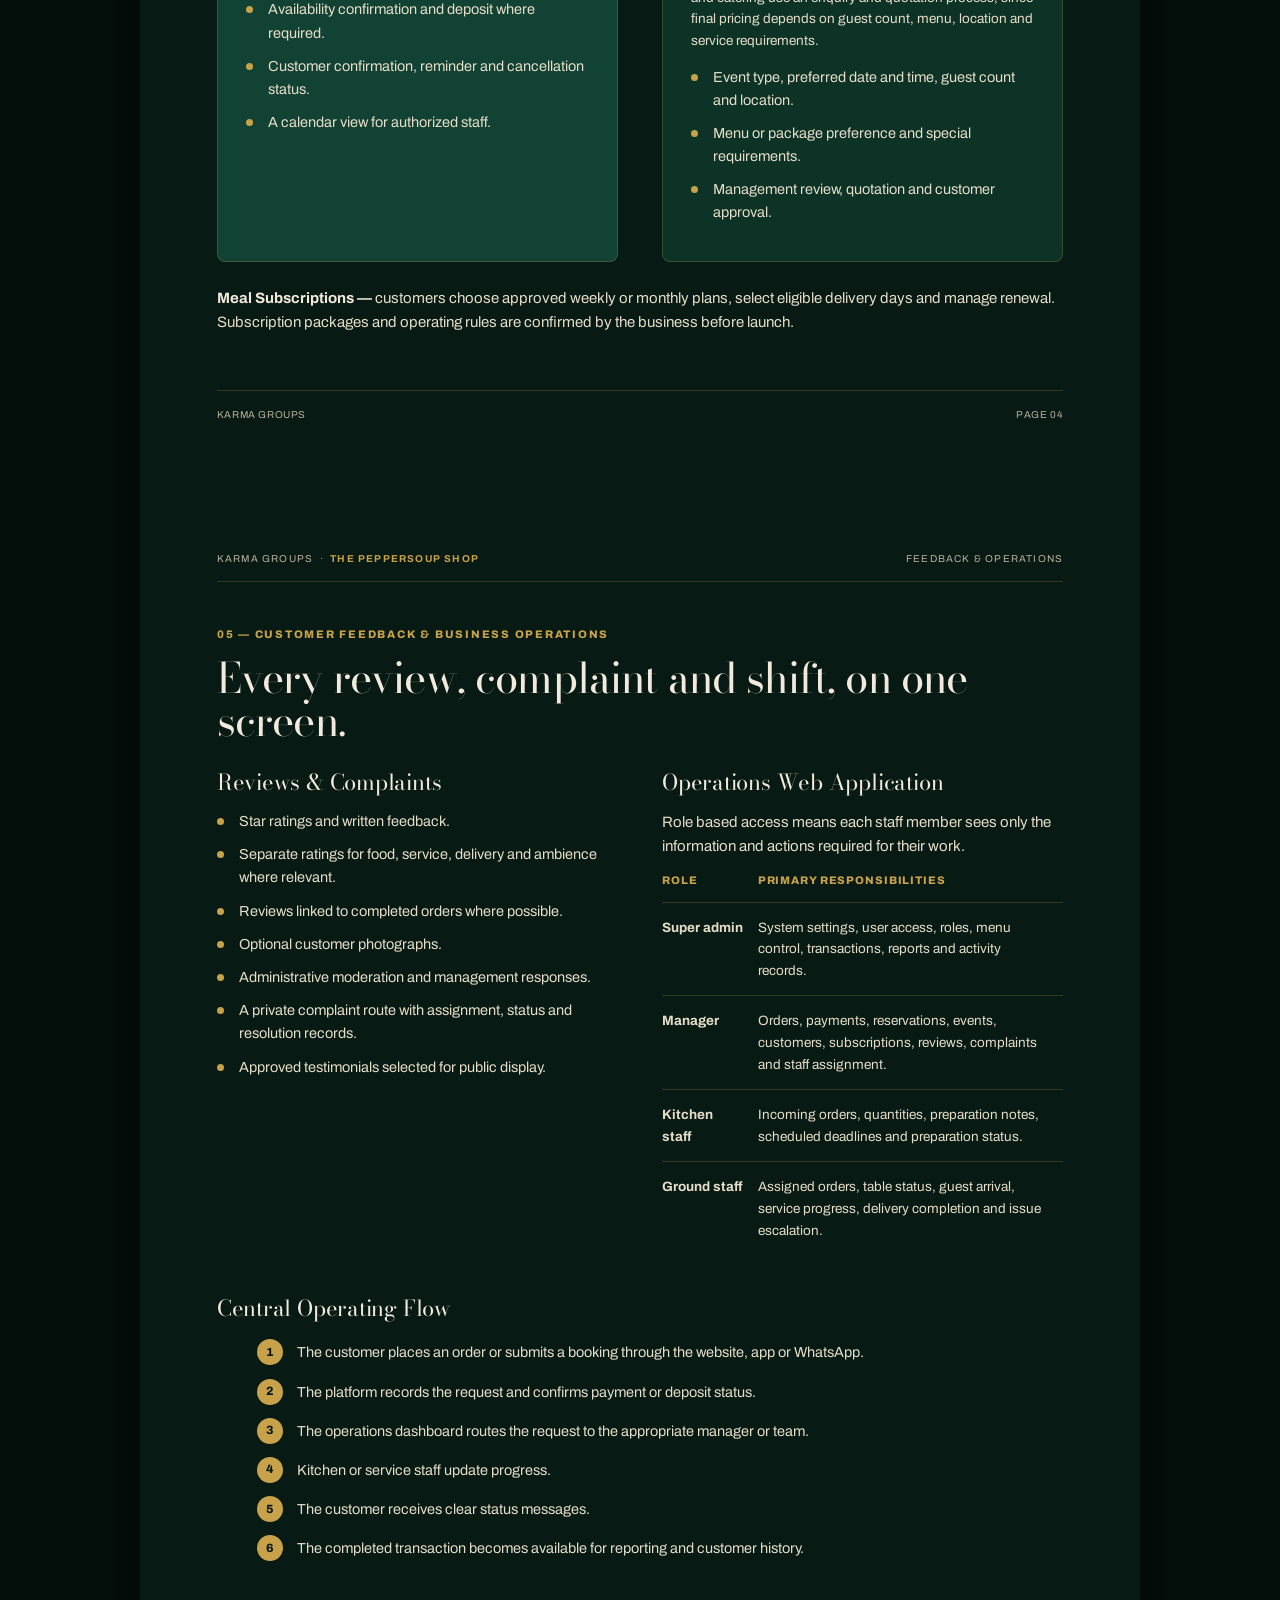
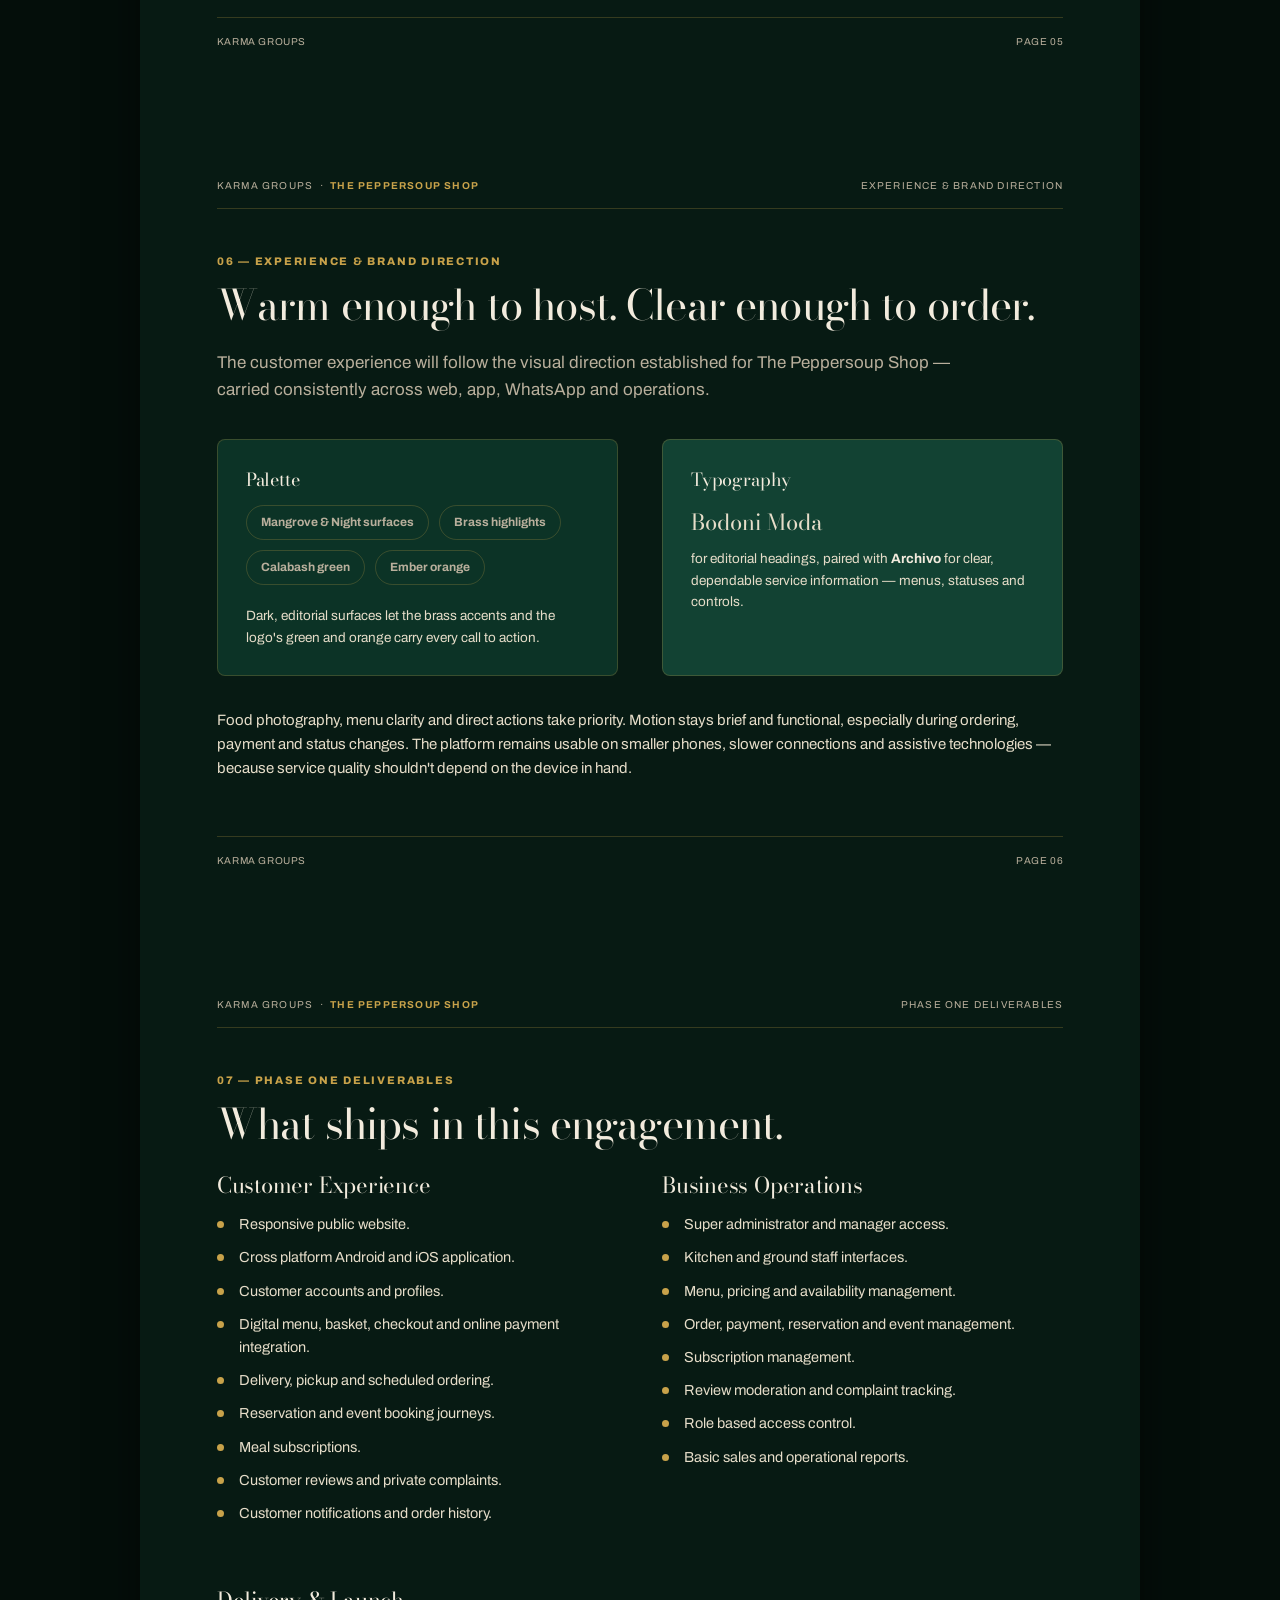
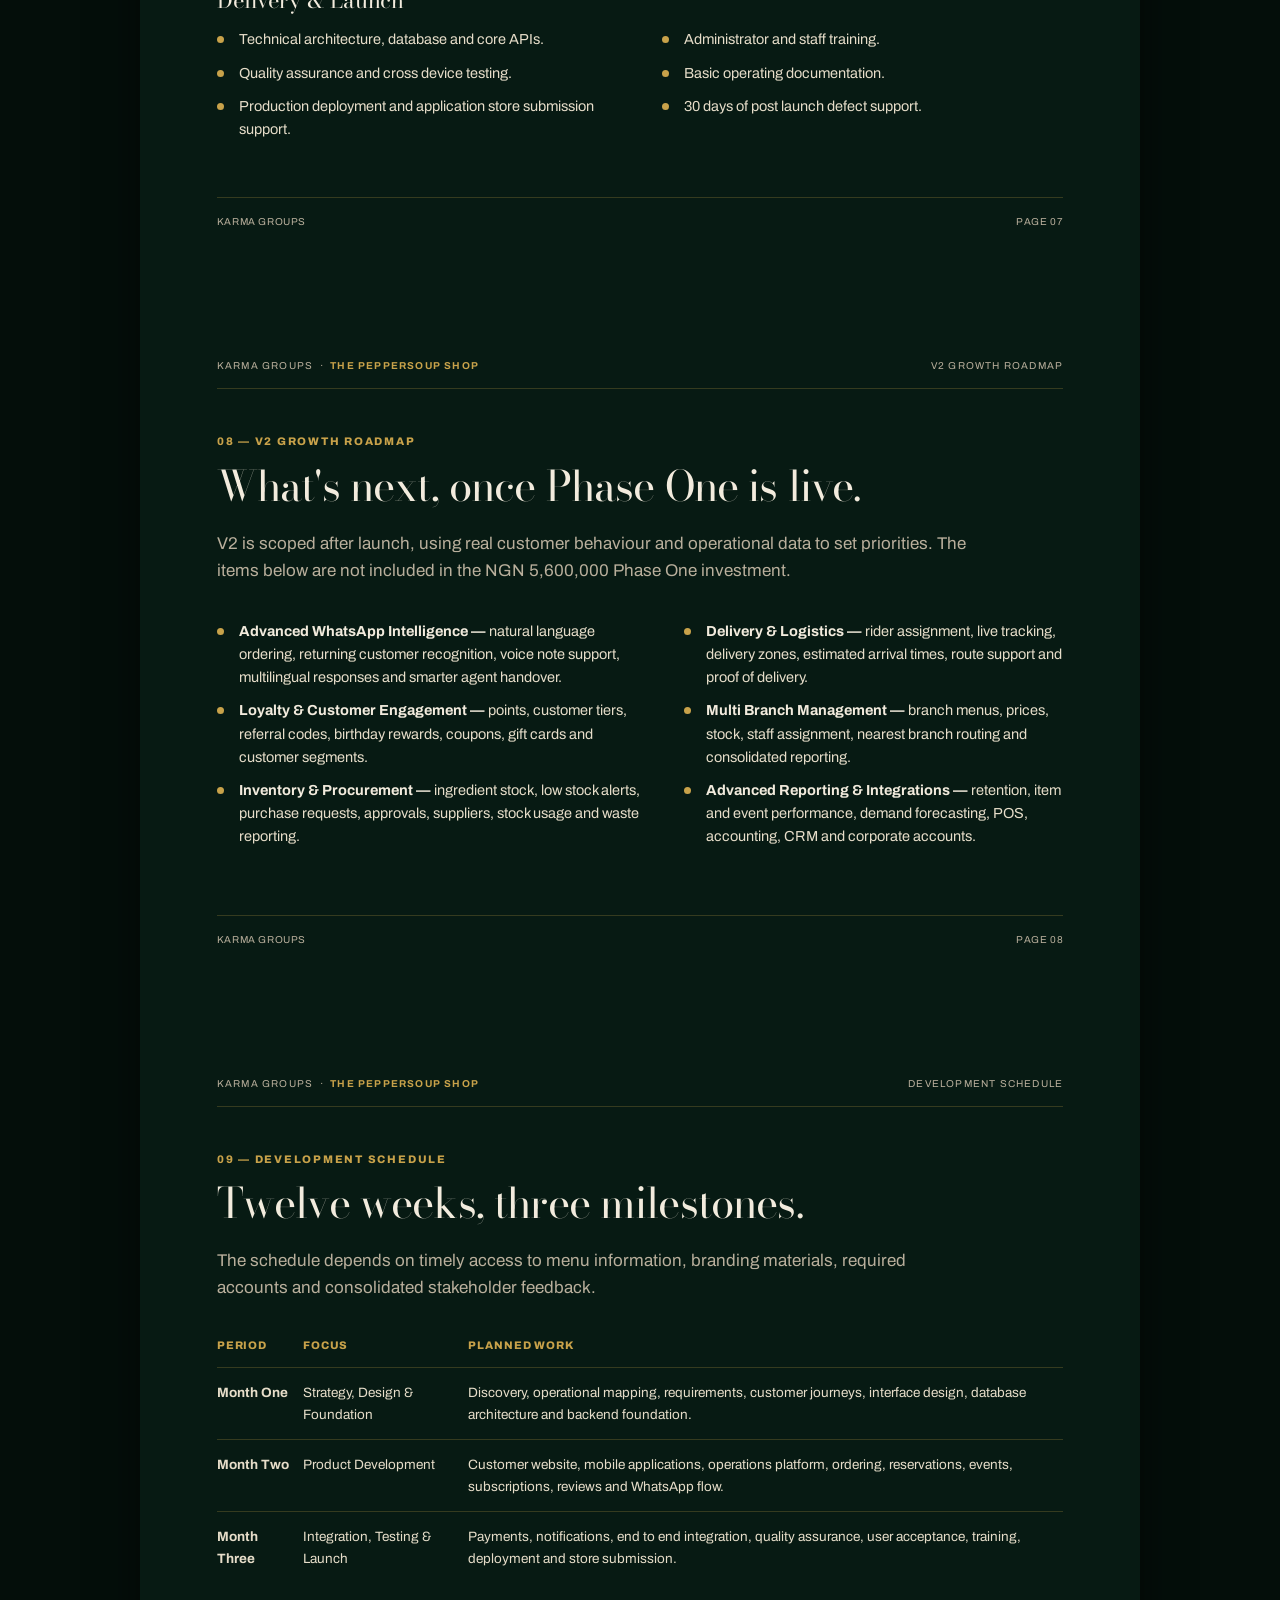
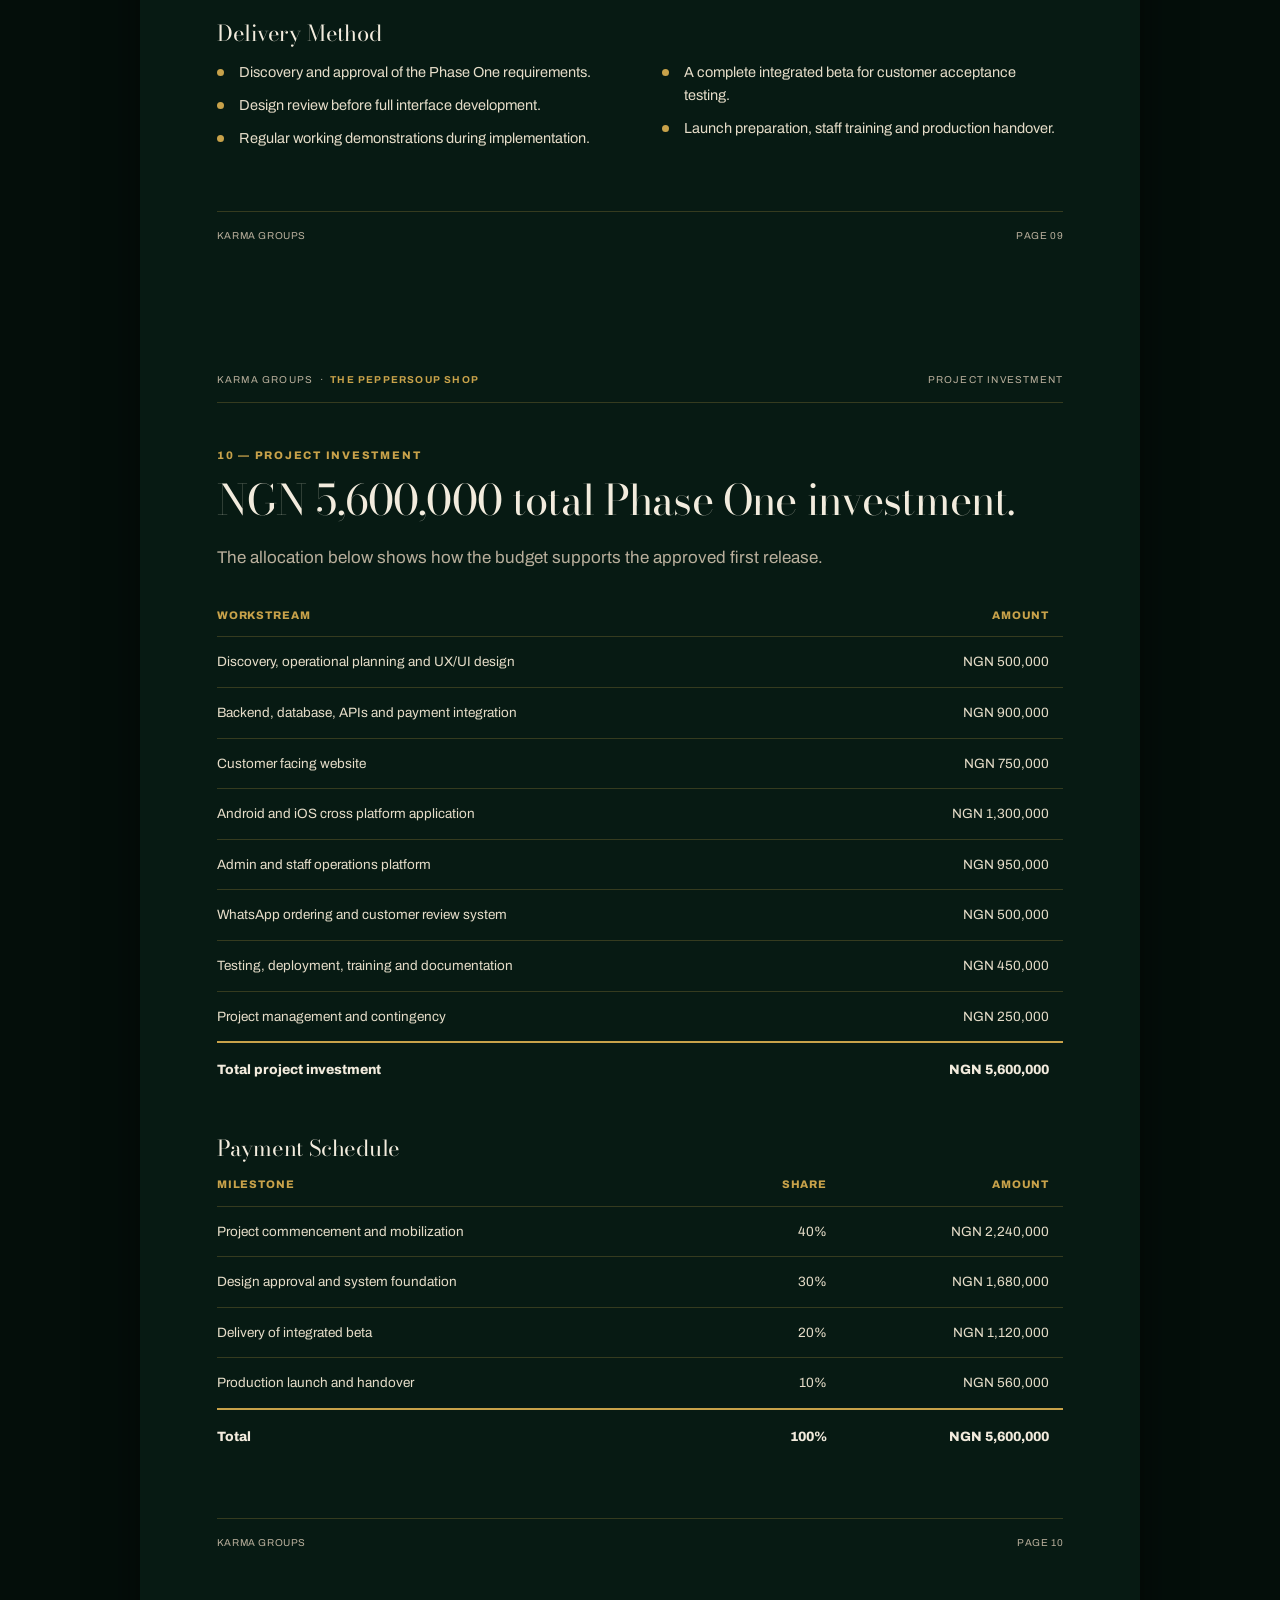
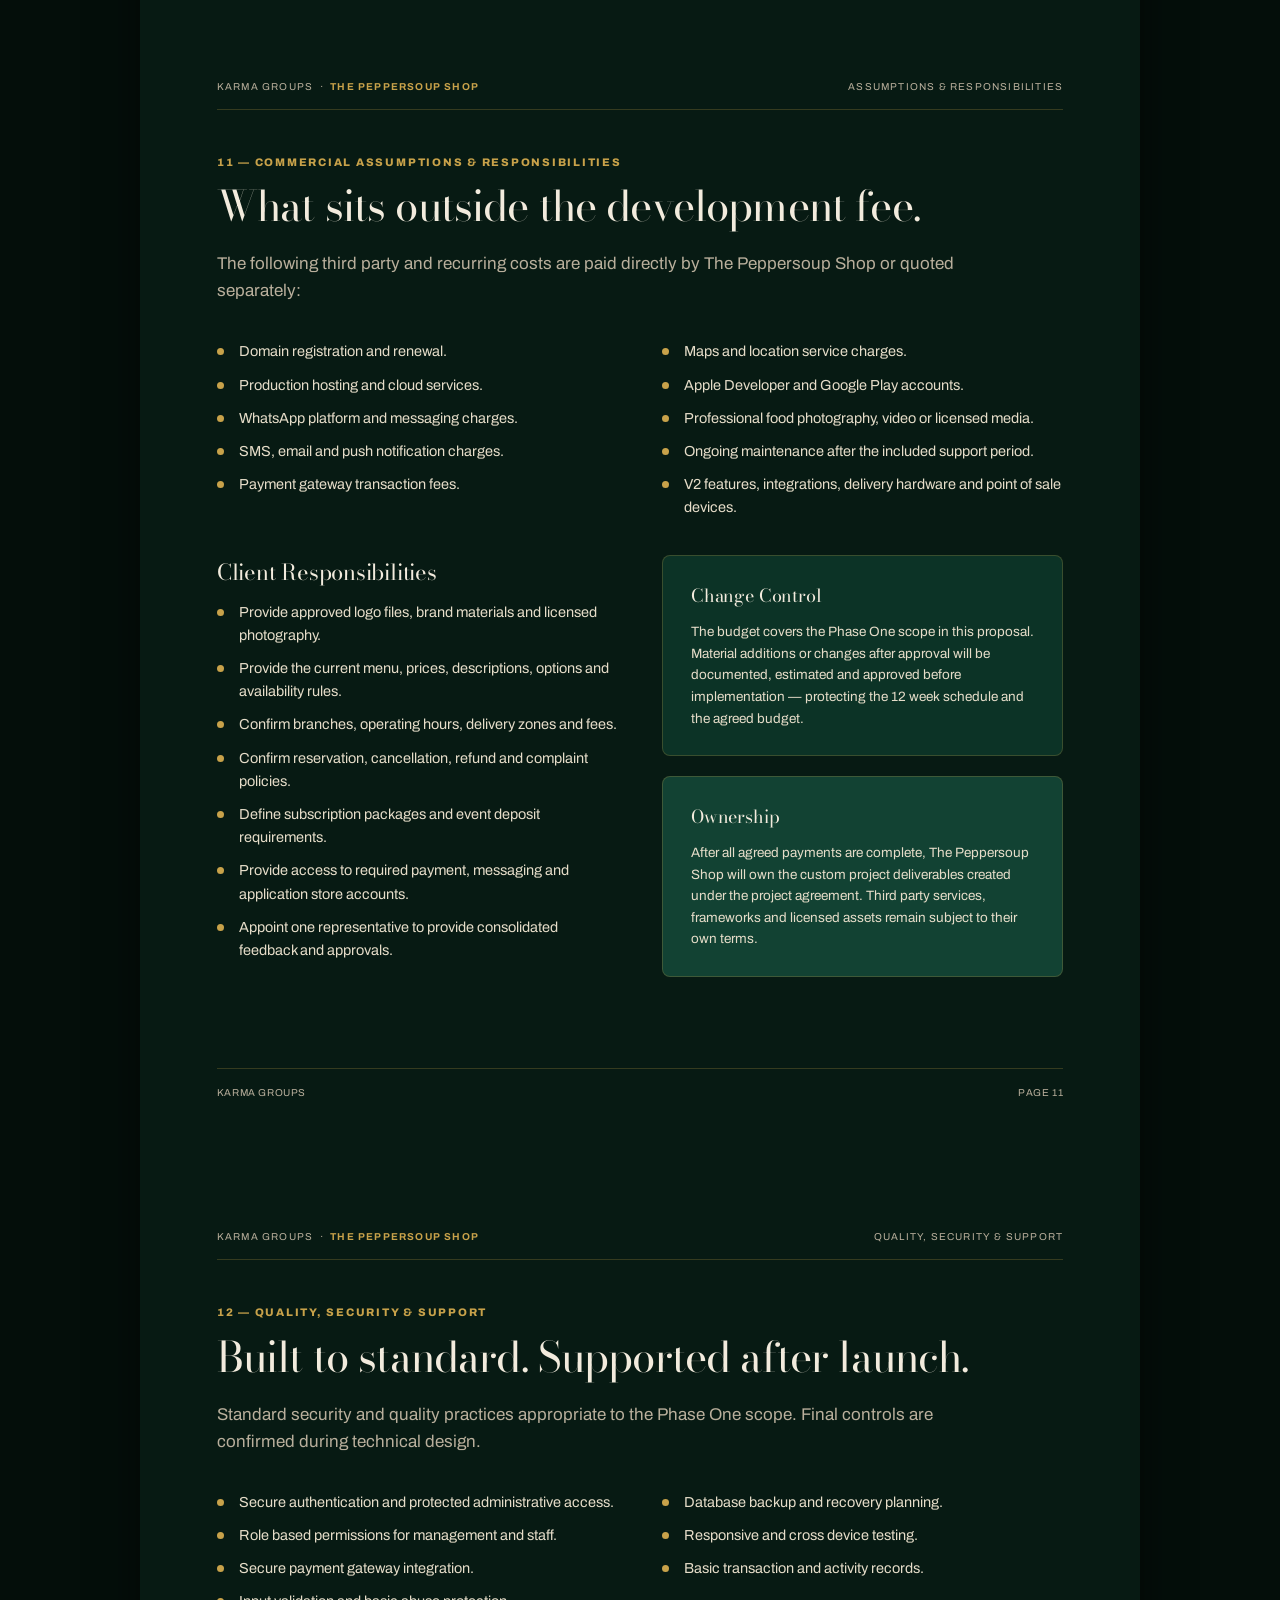
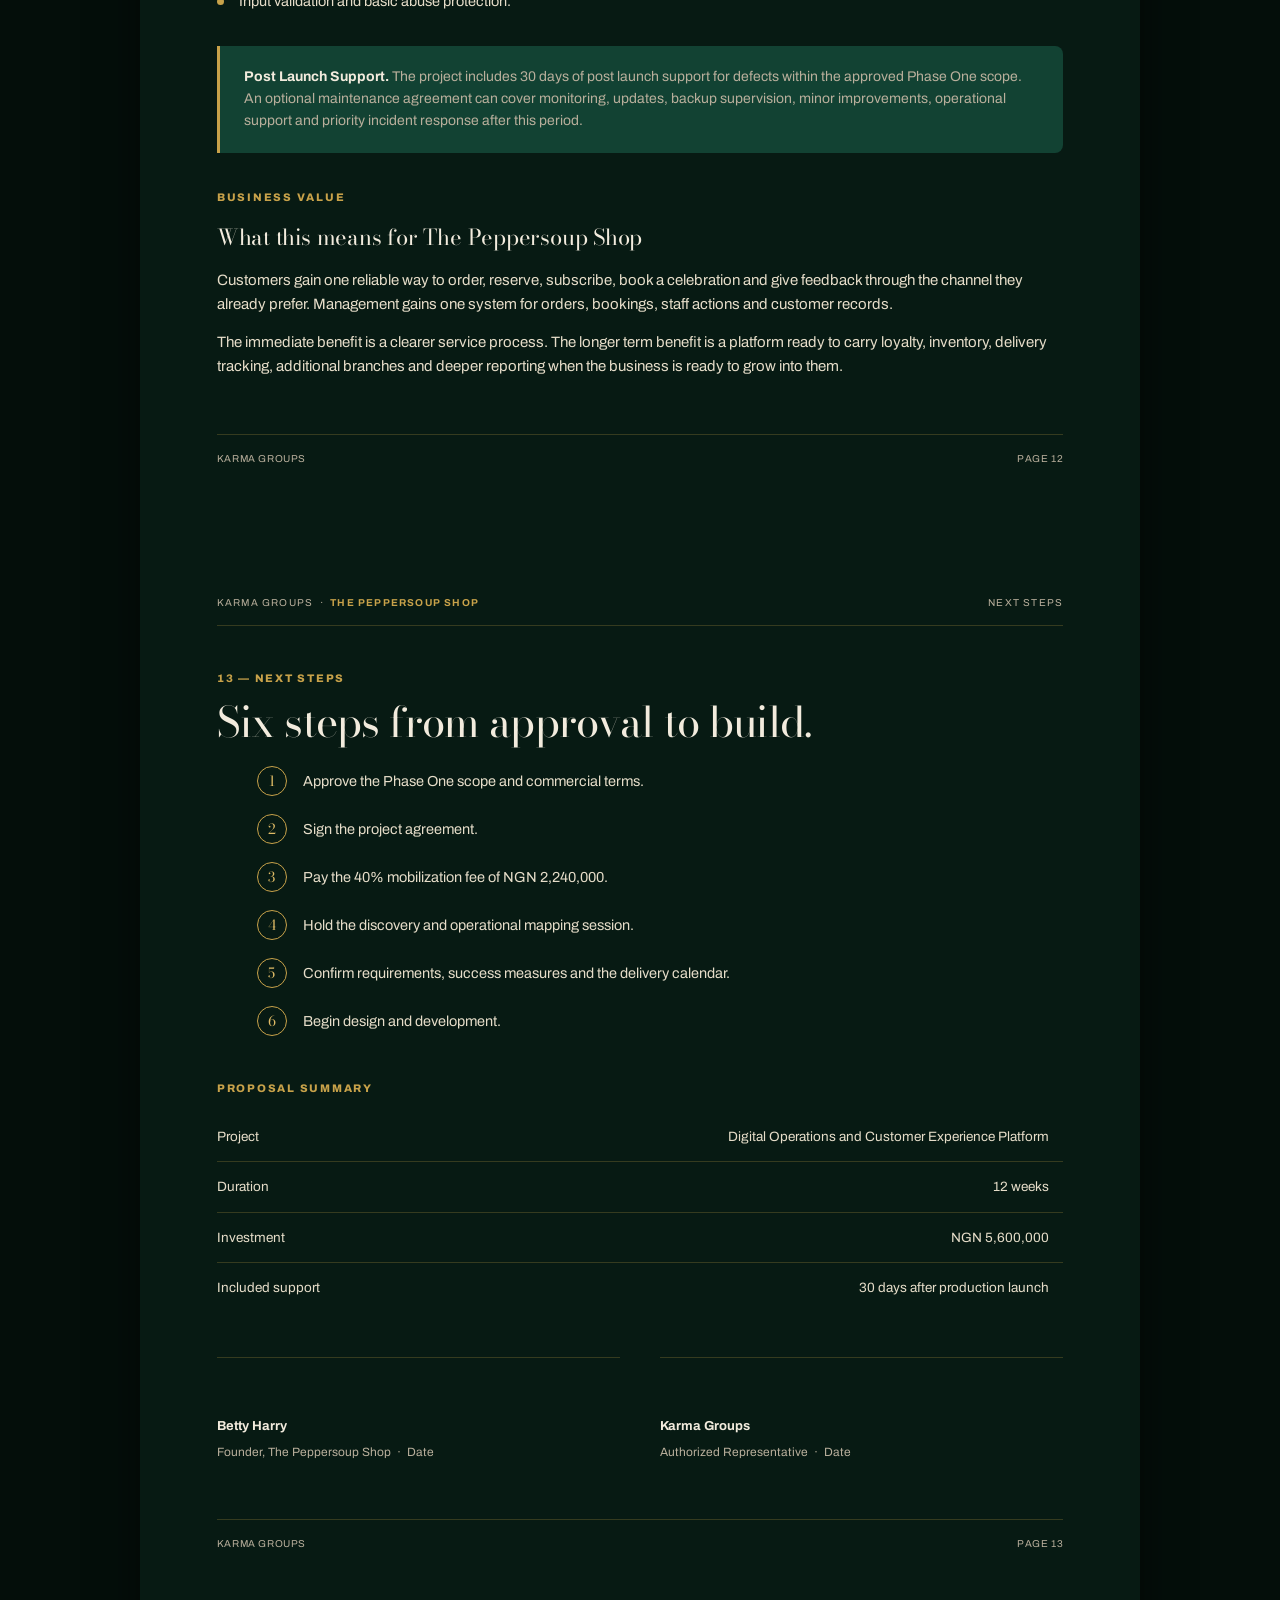
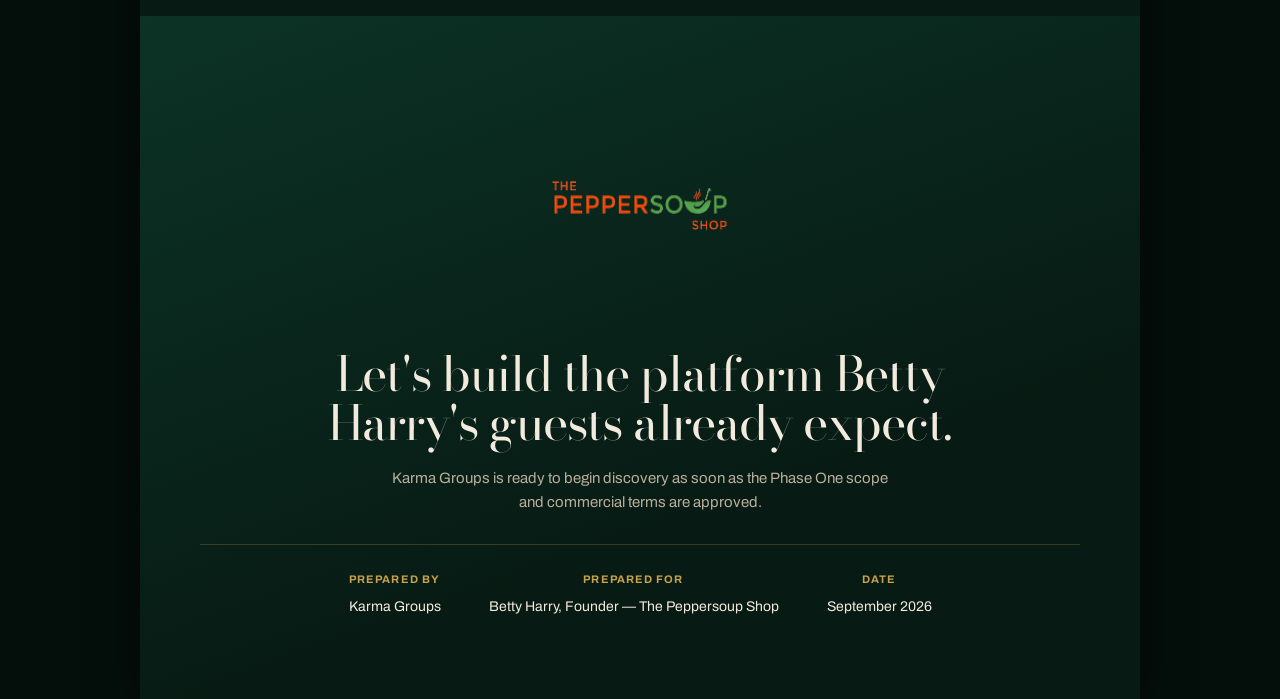
==== commit 862ec9cc: "Make HTML proposal responsive and centered" ====
--- a/Karma-Groups-Proposal-The-Peppersoup-Shop.html
+++ b/Karma-Groups-Proposal-The-Peppersoup-Shop.html
@@ -26,17 +26,18 @@
   *{box-sizing:border-box;}
   html,body{margin:0;padding:0;}
   body{
-    background:var(--night);
+    background:#040e0a;
     color:var(--ivory);
     font-family:var(--f-body);
     font-size:15px;
     line-height:1.6;
     -webkit-font-smoothing:antialiased;
   }
-  .page{
-    width:1000px;
+  .proposal-wrap{
+    max-width:1000px;
     margin:0 auto;
-    padding:0 0 0 0;
+    background:var(--night);
+    box-shadow:0 0 40px rgba(0,0,0,0.5);
   }
   a{color:inherit;}
   img{display:block;max-width:100%;}
@@ -44,8 +45,8 @@
   /* ---------- Cover ---------- */
   .cover{
     position:relative;
-    height:1321px;
-    padding:64px 80px 70px;
+    min-height:90svh;
+    padding:clamp(40px, 6vw, 80px) clamp(24px, 6vw, 80px);
     background:
       radial-gradient(circle at 85% 8%, rgba(63,163,77,0.16), transparent 32%),
       radial-gradient(circle at 8% 92%, rgba(200,162,74,0.10), transparent 38%),
@@ -53,6 +54,7 @@
     display:flex;
     flex-direction:column;
     justify-content:space-between;
+    gap:60px;
     page-break-after:always;
     break-after:page;
   }
@@ -60,6 +62,8 @@
     display:flex;
     align-items:center;
     justify-content:space-between;
+    gap: 20px;
+    flex-wrap: wrap;
   }
   .karma-lockup{
     font-family:var(--f-display);
@@ -79,10 +83,9 @@
     border-radius:99px;
   }
   .cover-mid{
-    margin-top:110px;
     display:flex;
     align-items:center;
-    gap:64px;
+    gap:clamp(30px, 6vw, 64px);
   }
   .cover-mark{
     width:190px;
@@ -157,7 +160,7 @@
   /* ---------- Body sections ---------- */
   .sheet{
     background:var(--night);
-    padding:64px 80px;
+    padding:clamp(40px, 6vw, 64px) clamp(24px, 6vw, 80px);
     page-break-after:always;
     break-after:page;
   }
@@ -413,9 +416,25 @@
   }
   .contact-row div strong{display:block;color:var(--brass);font-size:11px;letter-spacing:0.1em;text-transform:uppercase;margin-bottom:6px;}
   .contact-row div span{color:var(--ivory);font-size:14px;}
+
+  @media (max-width: 800px) {
+    .cover-mid { flex-direction: column; text-align: center; }
+    .cover-title { font-size: clamp(40px, 10vw, 76px) !important; }
+    .cover-bottom { flex-direction: column; align-items: flex-start; gap: 30px; }
+    .cover-meta-grid { flex-wrap: wrap; gap: 20px; }
+    .cover-prepared { text-align: left; }
+    .two-col { flex-direction: column; gap: 24px; }
+    ul.list.two-col-list { columns: 1 !important; }
+    h2 { font-size: clamp(32px, 8vw, 42px); }
+    .stat-row { flex-direction: column; }
+    .sign-grid { flex-direction: column; gap: 24px; }
+    .contact-row { flex-direction: column; gap: 24px; text-align: center; }
+    .closing { padding: 60px 24px; }
+  }
 </style>
 </head>
 <body>
+<div class="proposal-wrap">
 
 <!-- ============ COVER ============ -->
 <div class="cover">
@@ -955,5 +974,6 @@
   </div>
 </div>
 
+</div>
 </body>
 </html>
